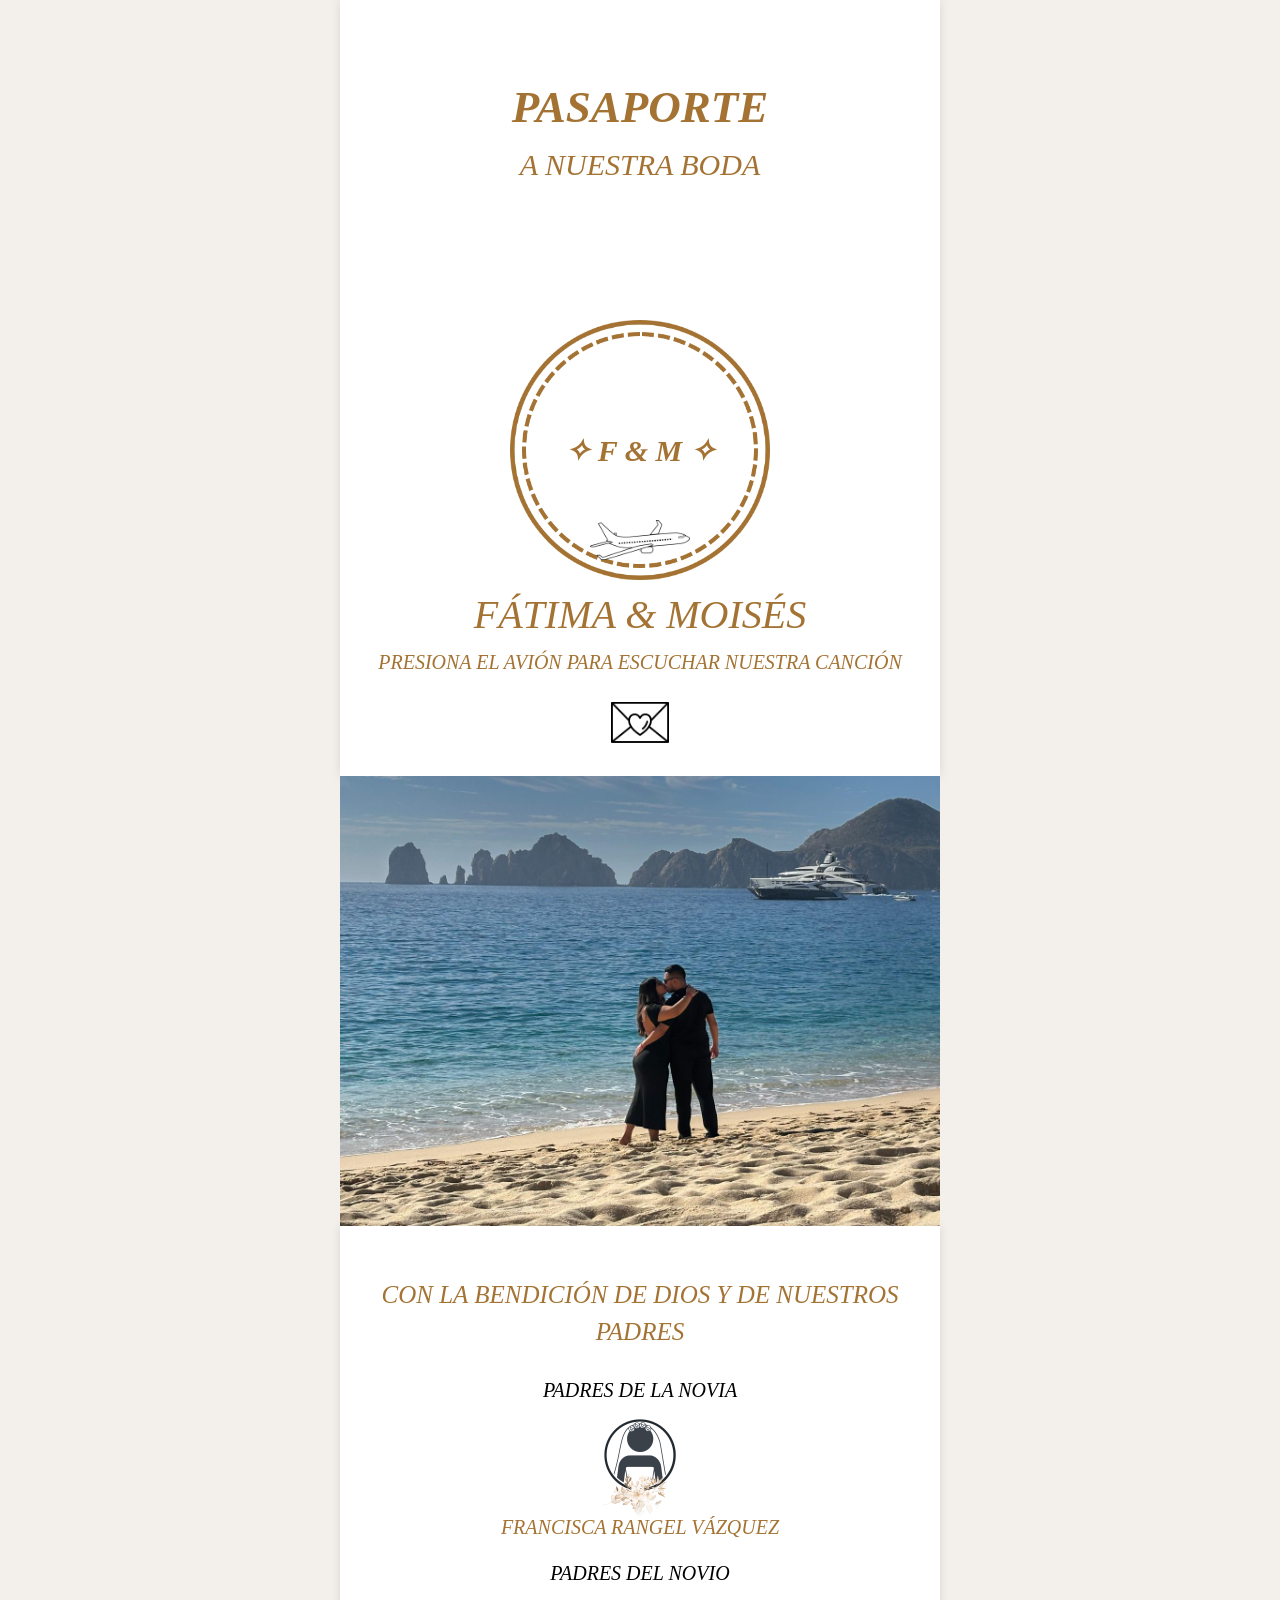
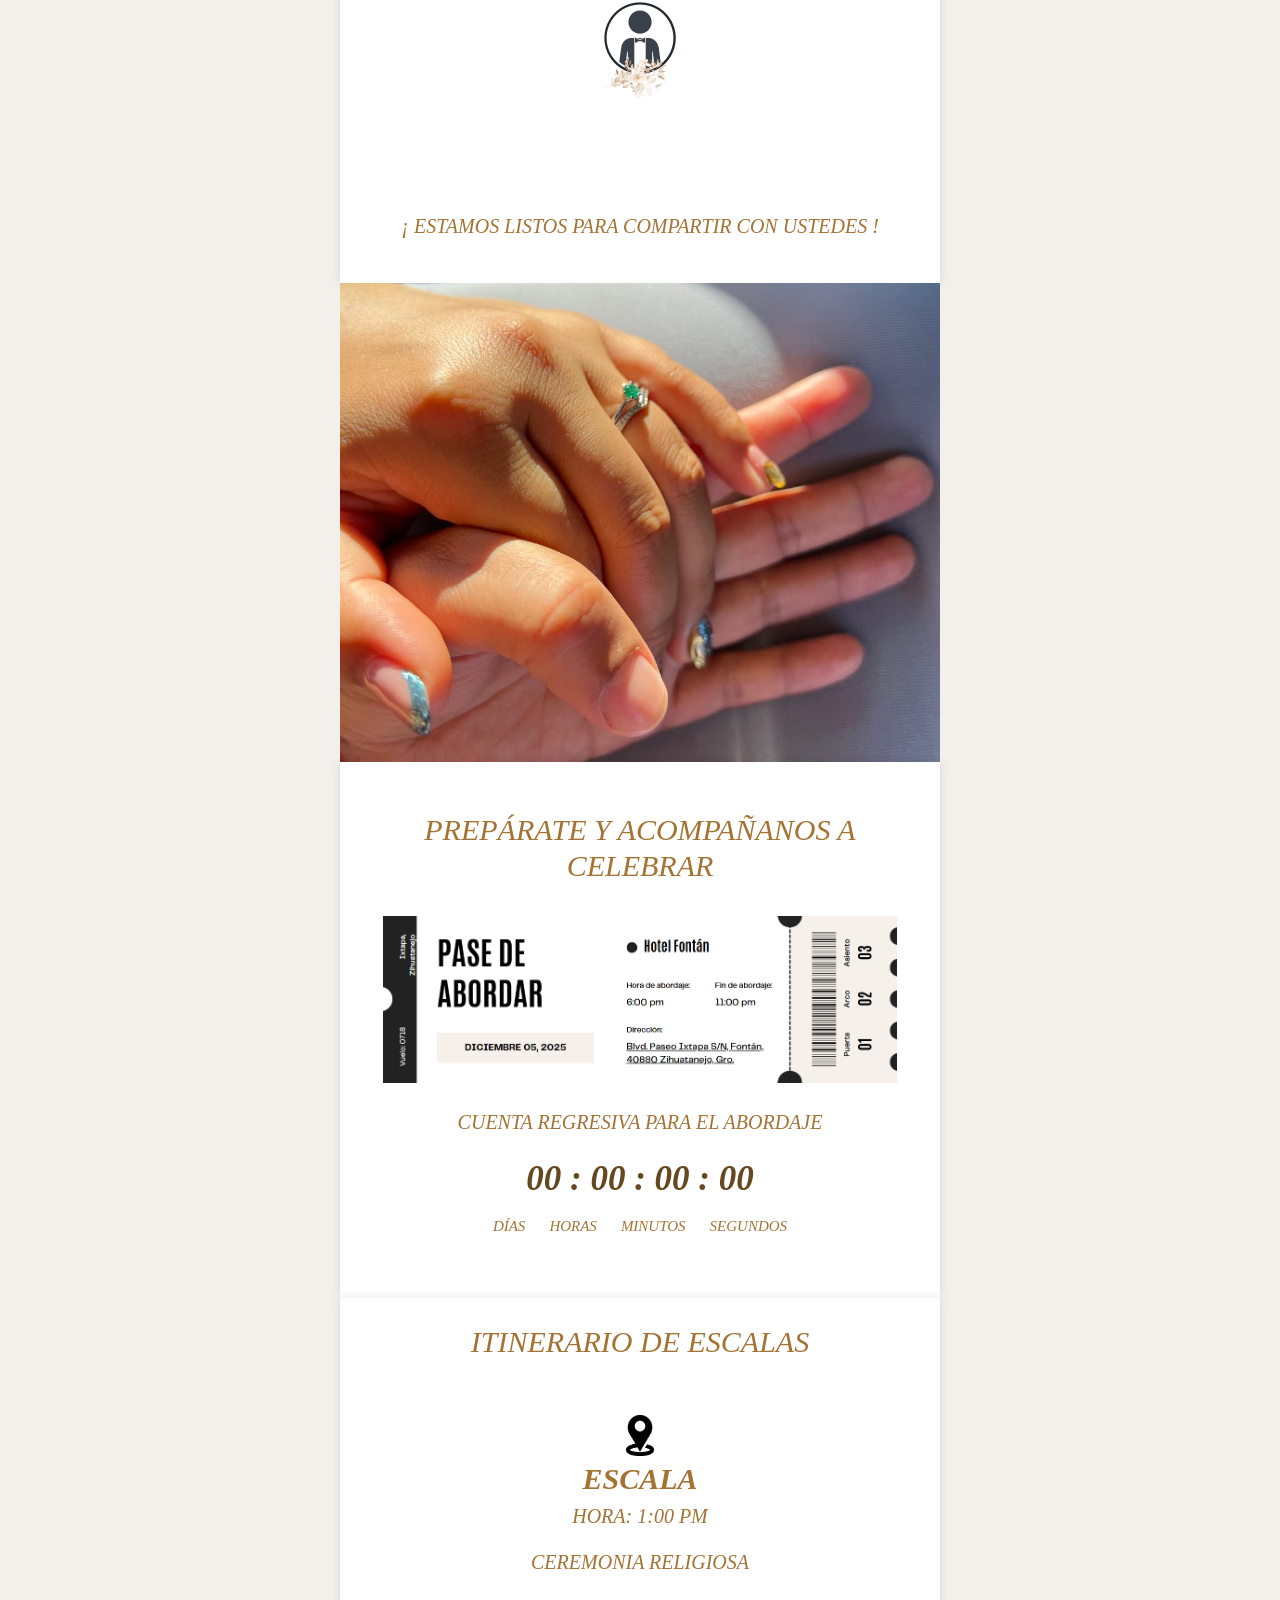
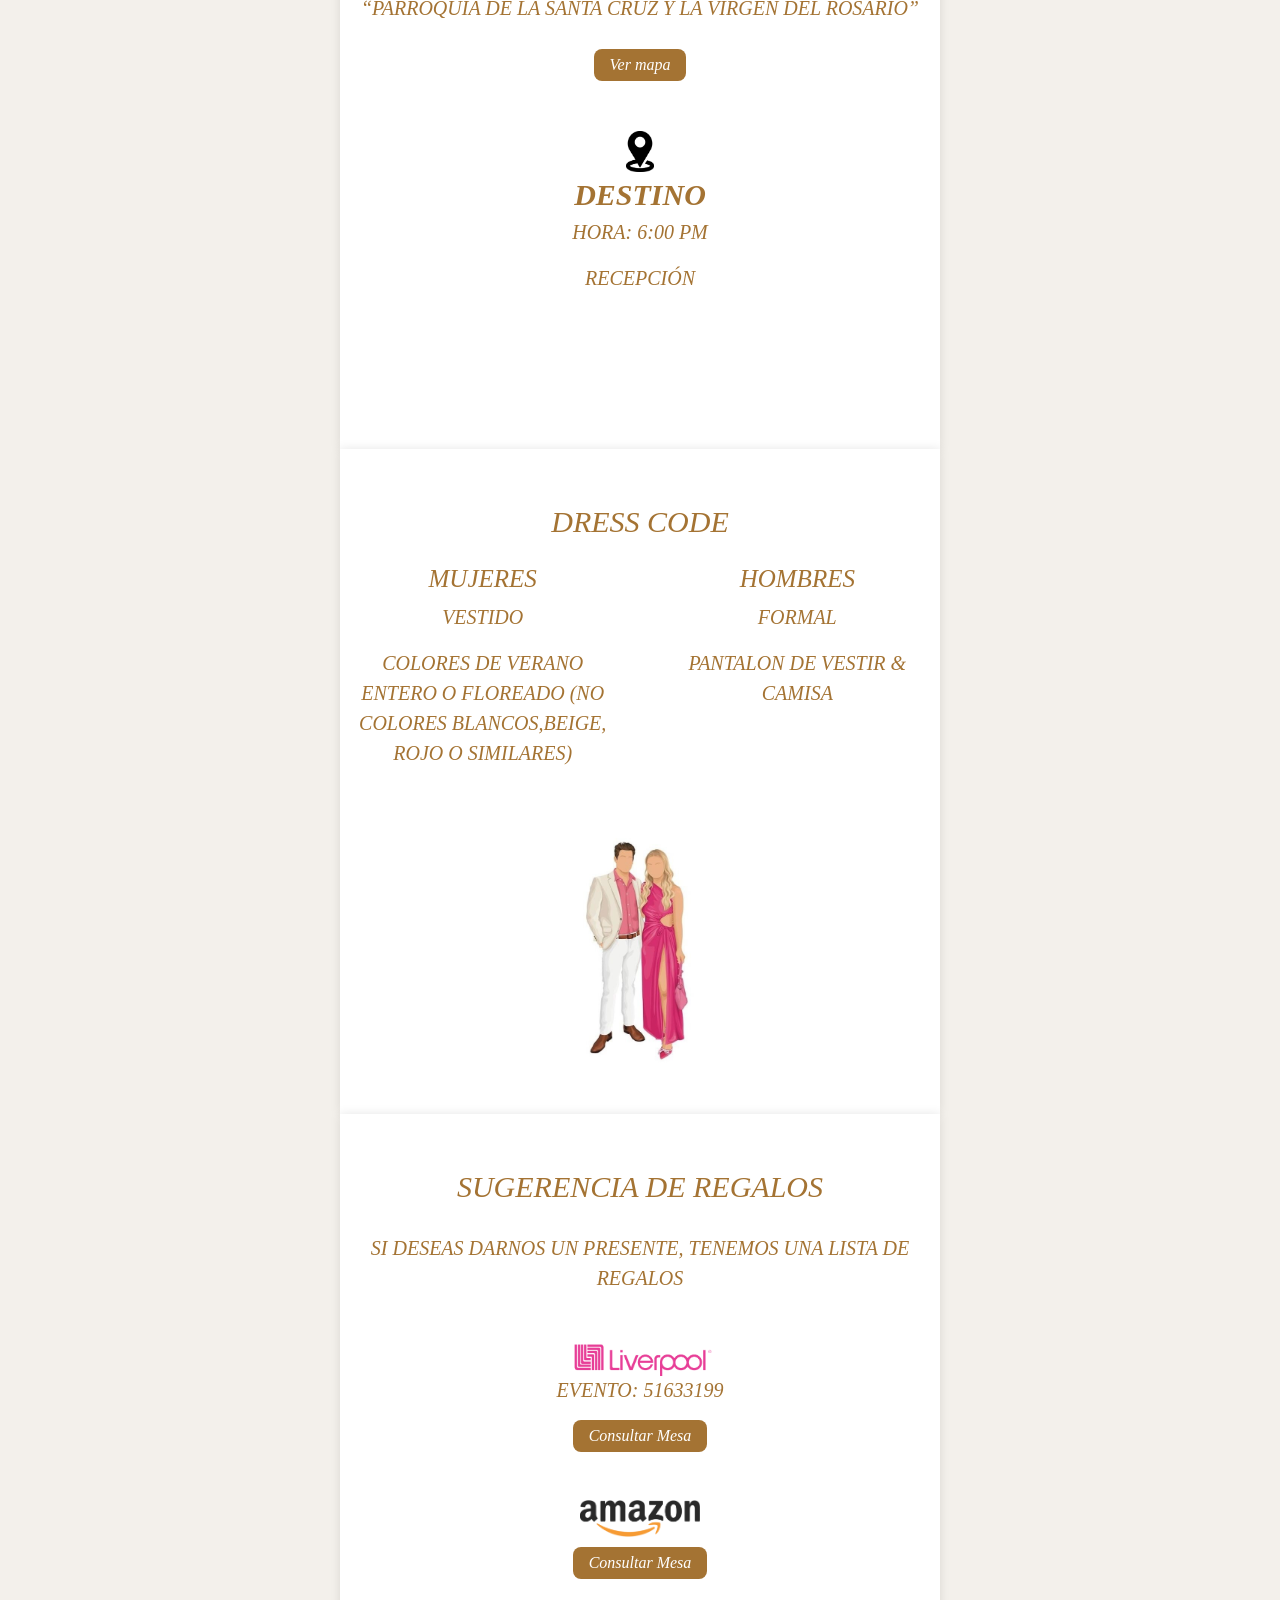
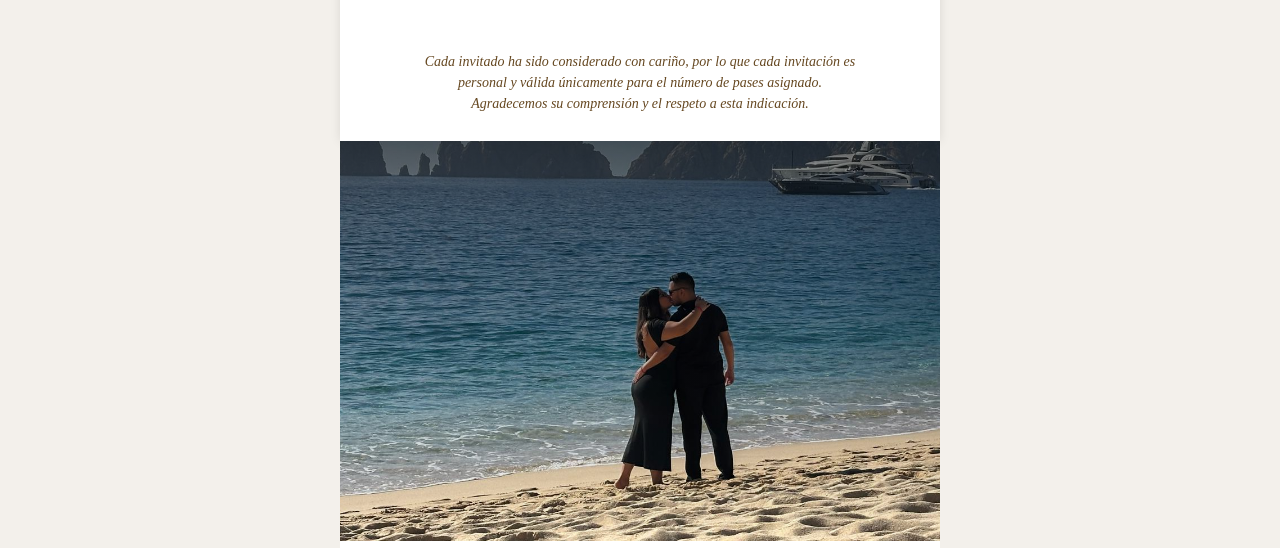
==== index.html @ 42152bca "v1.0.0" ====
<!DOCTYPE html>
<html lang="es">

<head>
    <meta charset="UTF-8">
    <meta name="viewport" content="width=device-width, initial-scale=1.0">
    <link href="https://unpkg.com/aos@2.3.1/dist/aos.css" rel="stylesheet">
    <link rel="stylesheet" href="https://cdnjs.cloudflare.com/ajax/libs/font-awesome/6.7.2/css/all.min.css" integrity="sha512-Evv84Mr4kqVGRNSgIGL/F/aIDqQb7xQ2vcrdIwxfjThSH8CSR7PBEakCr51Ck+w+/U6swU2Im1vVX0SVk9ABhg==" crossorigin="anonymous" referrerpolicy="no-referrer" />
    <link href="https://cdn.jsdelivr.net/npm/bootstrap@5.3.5/dist/css/bootstrap.min.css" rel="stylesheet" integrity="sha384-SgOJa3DmI69IUzQ2PVdRZhwQ+dy64/BUtbMJw1MZ8t5HZApcHrRKUc4W0kG879m7" crossorigin="anonymous">
    <link rel="stylesheet" href="css/estilos.css">
    <link rel="stylesheet" href="css/carousel.css">
    <link rel="stylesheet" href="css/padres.css">
    <link rel="stylesheet" href="css/boarding.css">
    <link rel="stylesheet" href="css/escalas.css">
    <link rel="stylesheet" href="css/vestimenta.css">
    <link rel="stylesheet" href="css/mesa.css">
    <link rel="stylesheet" href="css/save.css">
    <link rel="stylesheet" href="css/modal.css">
    <title>Pasaporte de Invitación</title>

</head>

<body>
    <!--Portada-->
    <div class="container">
        <br><br><br>
        <div class="titulo">PASAPORTE</div>
        <div class="subtitulo">A NUESTRA BODA</div><br><br><br>

        <div class="stamp">
            <img src="images/world.gif" alt="" class="image">
            <img src="images/contorno.png" alt="" class="image2">
            <img src="images/contorno2.png" alt="" class="image3">
            <div class="central">✧ F & M ✧</div>
            <div class="plane">
                <img src="images/plane.png" alt="Haz clic para reproducir" style="cursor: pointer;"
                    onclick="reproducirAudio()">
                <audio id="audio" src="html/Congratulations.mp3"></audio>
            </div>
        </div><br><br><br>
        <h1>FÁTIMA & MOISÉS</h1>
        <div class="texto">
            <p style="text-transform: uppercase;">Presiona el avión para escuchar nuestra canción</p>
        </div>
        <div class="icon"><img src="images/carta.png" width="10%" alt=""></div><br>
    </div>

    <!--Carousel-->
    <div class="container2" data-aos="fade-up">
        <img src="images/f1.jpg" width="100%" data-aos="fade-up">
        <div class="textoImagen" data-aos="fade-up">¡ Nuestro próximo viaje está por comenzar y deseamos compartir el inicio de esta aventura con ustedes !</div>
    </div>

    <!--Padres-->
    <div class="container" data-aos="fade up">
        <br><br>
        <div class="subtitulo2" data-aos="fade-up">CON LA BENDICIÓN DE DIOS Y DE NUESTROS PADRES</div><br>
        <div class="textoalt" data-aos="fade-up">PADRES DE LA NOVIA</div>
        <div class="image-container" data-aos="fade-up">
            <img src="images/bride2.jpg" alt="Imagen Base" class="imagen-base">
            <img src="images/flores.png" alt="Imagen Superpuesta" class="imagen-superpuesta">
        </div>
        <div class="names" data-aos="fade-up">
            <p>FRANCISCA RANGEL VÁZQUEZ</p>
        </div>

        <div class="textoalt" data-aos="fade-up">PADRES DEL NOVIO</div>
        <div class="image-container" data-aos="fade-up">
            <img src="images/groom2.jpg" alt="Imagen Base" class="imagen-base">
            <img src="images/flores.png" alt="Imagen Superpuesta" class="imagen-superpuesta">
        </div>
        <div class="names" data-aos="fade-up">
            <p>ESTELA LEON CASTAÑEDA</p>
            <p>JOSÉ LUIS SANTOS RANGEL</p>
        </div><br>

        <div class="texto">
            <p style="text-transform: uppercase;">¡ Estamos listos para compartir con ustedes !</p>
        </div><br>
    </div>

    <!--Carousel-->
    <div class="container2" data-aos="fade-up">
        <img src="images/f10.jpeg" width="100%" data-aos="fade-up">
    </div>

    <!--Conteo-->
    <div class="container" data-aos="fade up">
        <br><br>
        <h2 class="subtitulo" data-aos="fade-up">Prepárate y acompañanos a celebrar</h2><br>
        <img src="images/pase.png" width="90%" data-aos="fade-up"><br><br>

        <p class="texto" data-aos="fade-up">Cuenta regresiva para el abordaje</p>
        <div id="contador" class="contador" data-aos="fade-up">00 : 00 : 00 : 00</div>
        <div>
            <span class="unidad" data-aos="fade-up">DÍAS</span>
            <span class="unidad" data-aos="fade-up">HORAS</span>
            <span class="unidad" data-aos="fade-up">MINUTOS</span>
            <span class="unidad" data-aos="fade-up">SEGUNDOS</span>
        </div><br><br>
    </div>

    <!--Escalas-->
    <div class="container" data-aos="fade up"><br>
        <h1 class="subtitulo" data-aos="fade-up">Itinerario de escalas</h1>
        <div class="evento" data-aos="fade-up">
            <div class="icon"><img src="images/ubicacion.png" width=5%" data-aos="fade-up"></div>
            <div class="subtitulo" data-aos="fade-up"><strong>Escala</strong></div>
            <div class="detalle" data-aos="fade-up">
                <p data-aos="fade-up">Hora: 1:00 pm</p>
                <p data-aos="fade-up">Ceremonia Religiosa</p>
                <p data-aos="fade-up">“Parroquia de la Santa Cruz y la Virgen del Rosario”</p>
            </div>
            <a href="https://maps.app.goo.gl/WMm1gSEpt9dAxR2E8" target="_blank" class="mapa-btn" data-aos="fade-up">Ver mapa</a>
        </div>

        <div class="evento" data-aos="fade up">
            <div class="icono"><img src="images/ubicacion.png" width="5%" data-aos="fade-up"></div>
            <div class="subtitulo" data-aos="fade-up"><strong>Destino</strong></div>
            <div class="detalle" data-aos="fade-up">
                <p data-aos="fade-up">Hora: 6:00 pm</p>
                <p data-aos="fade-up">Recepción</p>
                <p data-aos="fade-up">“Hotel Fontán Ixtapa”</p>
            </div>
            <a href="https://maps.app.goo.gl/uYucPyPCwUo9tYMw6" target="_blank" class="mapa-btn" data-aos="fade-up">Ver mapa</a>
        </div>
    </div>

    <!--Vestimenta-->
    <div class="container" data-aos="fade up">
        <br><br>
        <div class="subtitulo" data-aos="fade-up">DRESS CODE</div>

        <div class="dress-code" data-aos="fade-up">
            <div class="section" data-aos="fade-up">
                <h2 class="subtitulo2" data-aos="fade-up">MUJERES</h2>
                <p class="texto" data-aos="fade-up">Vestido</p>
                <p class="texto" data-aos="fade-up">Colores de verano entero o floreado (NO colores blancos,beige, rojo
                    o similares)</p>
            </div>
            <div class="section" data-aos="fade-up">
                <h2 class="subtitulo2" data-aos="fade-up">HOMBRES</h2>
                <p class="texto" data-aos="fade-up">Formal</p>
                <p class="texto" data-aos="fade-up">Pantalon de vestir & camisa</p>
            </div>
        </div>
        <img src="images/dreescode.jpg" width="270px" data-aos="fade-up">
        <br><br>
    </div>

    <!--Mesa de regalos-->
    <div class="container" data-aos="fade up">
        <br><br>
        <div class="subtitulo" data-aos="fade-up">SUGERENCIA DE REGALOS</div><br>
        <div class="texto" data-aos="fade-up">Si deseas darnos un presente, tenemos una lista de regalos</div><br><br>

        <div>
            <img src="images/liverpool.png" alt="Liverpool" width="170px" data-aos="fade-up">
            <h2 class="texto" data-aos="fade-up">Evento: 51633199</h2>
            <a data-aos="fade-up" href="https://mesaderegalos.liverpool.com.mx/milistaderegalos/51633199" target="_blank" class="mapa-btn">Consultar Mesa</a>
        </div><br><br>

        <div>
            <center><img data-aos="fade-up" src="images/amazon.png" alt="Amazon" width="120px"></center>
            <a data-aos="fade-up" href="https://www.amazon.com.mx/wedding/registry/12OW1IO1117A9" target="_blank" class="mapa-btn">Consultar Mesa</a><br><br>
        </div><br><br>

        <div class="footer-text" data-aos="fade-up">
            Cada invitado ha sido considerado con cariño, por lo que cada invitación es personal y válida únicamente
            para el número de pases asignado. <br>
            Agradecemos su comprensión y el respeto a esta indicación.
        </div><br><br>
    </div>

    <div class="container2" data-aos="fade-up">
        <iframe src="html/carousel.html" frameborder="0" width="100%" height="400px"></iframe>
        <div class="textoImagen2" data-aos="fade-up">¡Te esperamos!</div>
    </div>


    <script>
        function actualizarContador() {
            const fechaObjetivo = new Date("2025-12-05T00:00:00").getTime(); // Cambia la fecha aquí
            const ahora = new Date().getTime();
            const diferencia = fechaObjetivo - ahora;

            if (diferencia < 0) {
                document.getElementById("contador").innerHTML = "00 : 00 : 00 : 00";
                return;
            }

            const dias = Math.floor(diferencia / (1000 * 60 * 60 * 24));
            const horas = Math.floor((diferencia % (1000 * 60 * 60 * 24)) / (1000 * 60 * 60));
            const minutos = Math.floor((diferencia % (1000 * 60 * 60)) / (1000 * 60));
            const segundos = Math.floor((diferencia % (1000 * 60)) / 1000);

            document.getElementById("contador").innerHTML =
                (dias < 10 ? "0" : "") + dias + " : " +
                (horas < 10 ? "0" : "") + horas + " : " +
                (minutos < 10 ? "0" : "") + minutos + " : " +
                (segundos < 10 ? "0" : "") + segundos;
        }

        setInterval(actualizarContador, 1000);
        actualizarContador();
    </script>
    <script src="https://cdn.jsdelivr.net/npm/bootstrap@5.3.5/dist/js/bootstrap.bundle.min.js"integrity="sha384-k6d4wzSIapyDyv1kpU366/PK5hCdSbCRGRCMv+eplOQJWyd1fbcAu9OCUj5zNLiq"crossorigin="anonymous"></script>
    <script src="js/functions.js"></script>
    <script src="https://unpkg.com/aos@2.3.1/dist/aos.js"></script>
    <script>
        AOS.init({
            duration: 1000
        });
    </script>    
</body>

</html>
---- css/estilos.css ----
/*PORTADA*/
body {
    font-family: serif;
    font-style: italic;
    margin: 0;
    padding: 0;
    text-align: center;
    background-color: #f3f0eb;
    color: #a47333;
}

.container {
    max-width: 600px;
    margin: auto;
    background: white;
    box-shadow: 0px 0px 10px rgba(0, 0, 0, 0.1);
    border: 2px solid #fff;
}

.titulo {
    font-size: 45px;
    font-weight: bold;
    color: #a47333;
    text-transform: uppercase;
}

.subtitulo {
    font-size: 30px;
    color: #a47333;
    text-transform: uppercase;
}

.stamp {
    margin: 20px auto;
    width: 220px;
    height: 220px;
    background: url('') no-repeat center center/cover;
    display: flex;
    align-items: center;
    justify-content: center;
    flex-direction: column;
}

.stamp h2,
.stamp p {
    margin: 0;
    color: #a47333;
}

.stamp h2 {
    font-size: 2em;
    font-weight: bold;
}

.stamp p {
    font-size: 1.2em;
    font-weight: bold;
    color: #a47333;
}

.image {
    width: 225px;
    position: absolute;
    opacity: 30%;
    top: 50%;
    left: 50%;
    transform: translate(-50%, -50%);
}

.image2 {
    width: 295px;
    position: absolute;
    top: 50%;
    left: 50%;
    transform: translate(-50%, -50%);
}

.image3 {
    width: 325px;
    position: absolute;
    top: 50%;
    left: 50%;
    transform: translate(-50%, -50%);
}

.central {
    position: absolute;
    top: 50%;
    left: 50%;
    transform: translate(-50%, -50%);
    color: #a47333;
    font-size: 30px;
    font-weight: bold;
}

.plane {
    position: absolute;
    top: 60%;
    left: 50%;
    transform: translate(-50%, -50%);
    color: #a47333;
    font-size: 20px;
    text-shadow: 2px 2px 4px rgba(0, 0, 0, 0.7);
    padding: 10px 20px;
    border-radius: 5px;
}

.plane img {
    width: 100px;
}

.texto {
    font-size: 20px;
    color: #a47333;
    text-transform: uppercase;
}

.textoalt {
    font-size: 20px;
    color: #000;
    text-transform: uppercase;
}

.icon {
    font-size: 30px;
}
---- css/carousel.css ----
.container2 {
    max-width: 600px;
    margin: auto;
    background: #fff;
}

.textoImagen {
    position: absolute;
    top: 25%;
    transform: translate(-22%, -50%);
    color: white;
    font-size: 20px;
    text-shadow: 2px 2px 4px rgba(0, 0, 0, 0.9);
    padding: 10px 20px;
    border-radius: 5px;
}

body .overlay {
    position: absolute;
    top: 0;
    left: 0;
    right: 0;
    bottom: 0;
    background: linear-gradient(180deg, #000, transparent);
    opacity: 0.5;
    transition: background 0.3s, border-radius 0.3s, opacity 0.3s;
}
---- css/padres.css ----
.subtitulo2 {
    font-size: 25px;
    color: #a47333;
}

.image-container {
    position: relative;
    display: inline-block;
}

.image-container img {
    width: 100px;
    border-radius: 50%;
}

.imagen-base {
    display: block;
}

.imagen-superpuesta {
    position: absolute;
    bottom: -25px;
    left: 50%;
    transform: translateX(-50%);
    width: 80px;
    z-index: 1;
}

.names {
    font-size: 20px;
}
---- css/boarding.css ----
.contador {
    font-size: 35px;
    font-weight: bold;
    color: #654720;
}

.unidad {
    font-size: 15px;
    color: #a47333;
    margin: 10px;
    display: inline-block;
}
---- css/escalas.css ----
.evento {
    margin: 50px 0;
}

.detalle {
    font-size: 20px;
    color: #a47333;
    text-transform: uppercase;
}

.mapa-btn {
    background-color: #a47333;
    color: white;
    padding: 4px 16px;
    border-radius: 8px;
    text-decoration: none;
    display: inline-block;
    margin-top: 10px;
    text-transform: none;
}
---- css/vestimenta.css ----
.dress-code {
    display: flex;
    justify-content: space-between;
    margin-top: 20px;
}

.section {
    width: 45%;
}

.section img {
    width: 100px;
    height: auto;
    display: block;
    margin: auto;
}

.dress-code {
    display: flex;
    justify-content: space-between;
    margin-top: 20px;
}
---- css/mesa.css ----
.footer-text {
    font-size: 14px;
    width: 80%;
    display: inline-block;
    color: #654720;
}

.textoImagen2 {
    position: absolute;
    top: 50%;
    left: 20%;
    right: 20%;
    color: white;
    font-size: 30px;
    text-shadow: 2px 2px 4px rgba(0, 0, 0, 0.9);
    padding: 10px 20px;
    border-radius: 5px;
    text-transform: uppercase;
}
---- css/save.css ----
.stamp2 {
    margin: 20px auto;
    width: 220px;
    height: 220px;
    background: url('') no-repeat center center/cover;
    display: flex;
    align-items: center;
    justify-content: center;
    flex-direction: column;
}

.image4 {
    width: 250px;
    position: relative;
    top: 60%;
    left: 55%;
    transform: translate(-50%, -50%);
}

.popup-gracias {
    display: none;
    position: fixed;
    width: 200px;
    height: 100px;
    top: 30%;
    left: 50%;
    transform: translate(-50%, -50%);
    background: white;
    border-radius: 10px;
    padding: 30px;
    box-shadow: 0 4px 10px rgba(0,0,0,0.3);
    z-index: 9999;
    text-align: center;
}
---- css/modal.css ----
.modal {
    position: fixed;
    top: 0; left: 0;
    width: 100%; height: 100%;
    background: rgba(0, 0, 0, 0.3);
    display: none;
    justify-content: center;
    align-items: center;
  }

  .modal-content {
    background: white;
    padding: 2rem;
    border-radius: 10px;
    width: 400px;
    position: relative;
    text-align: center;
  }

  .close {
    position: absolute;
    top: 10px; right: 15px;
    font-size: 20px;
    cursor: pointer;
  }

  /* Mostrar el modal si el checkbox está marcado */
  #modal-toggle:checked ~ .modal {
    display: flex;
  }

  /* Ocultar el input checkbox */
  #modal-toggle {
    display: none;
  }

.rsvp-container {
    display: flex;
    flex-direction: column;
}

.mod {
    padding: 10px;
    font-size: 18px;
    width: 100%;
    box-sizing: border-box;
}
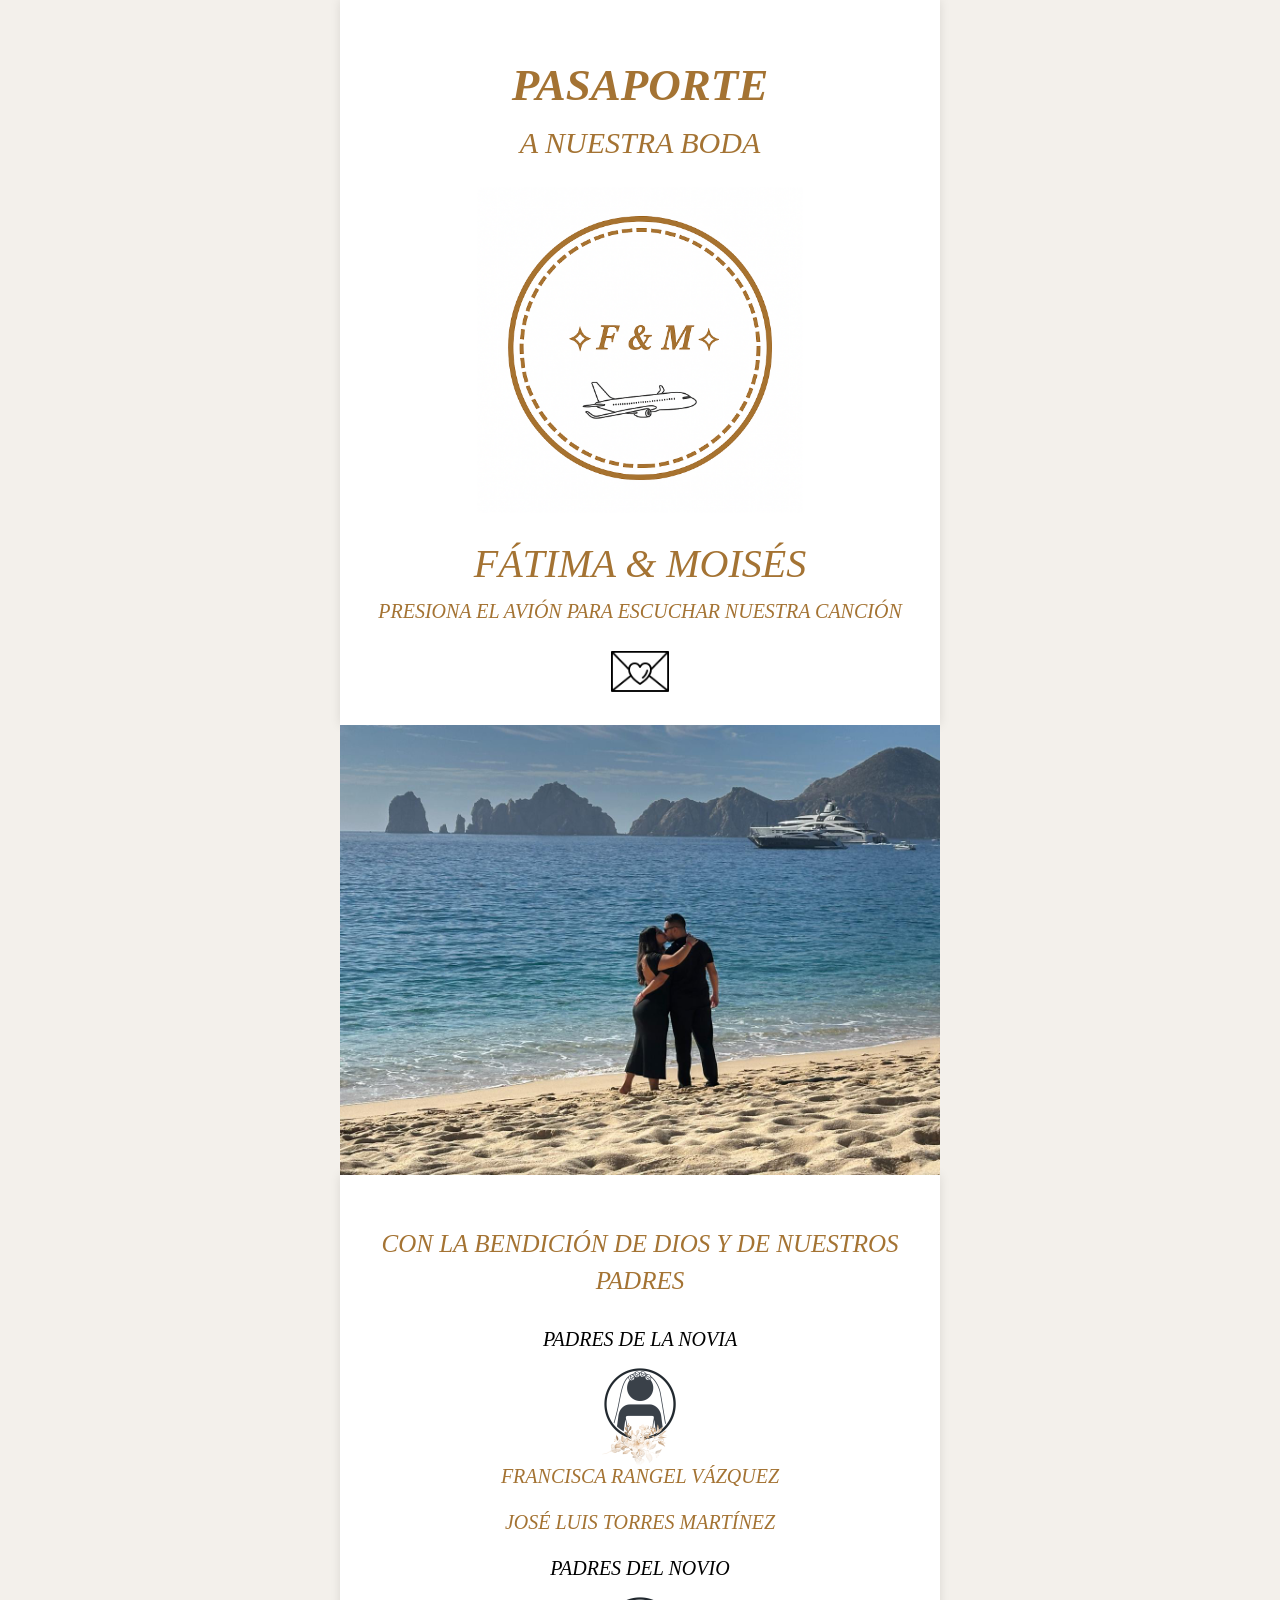
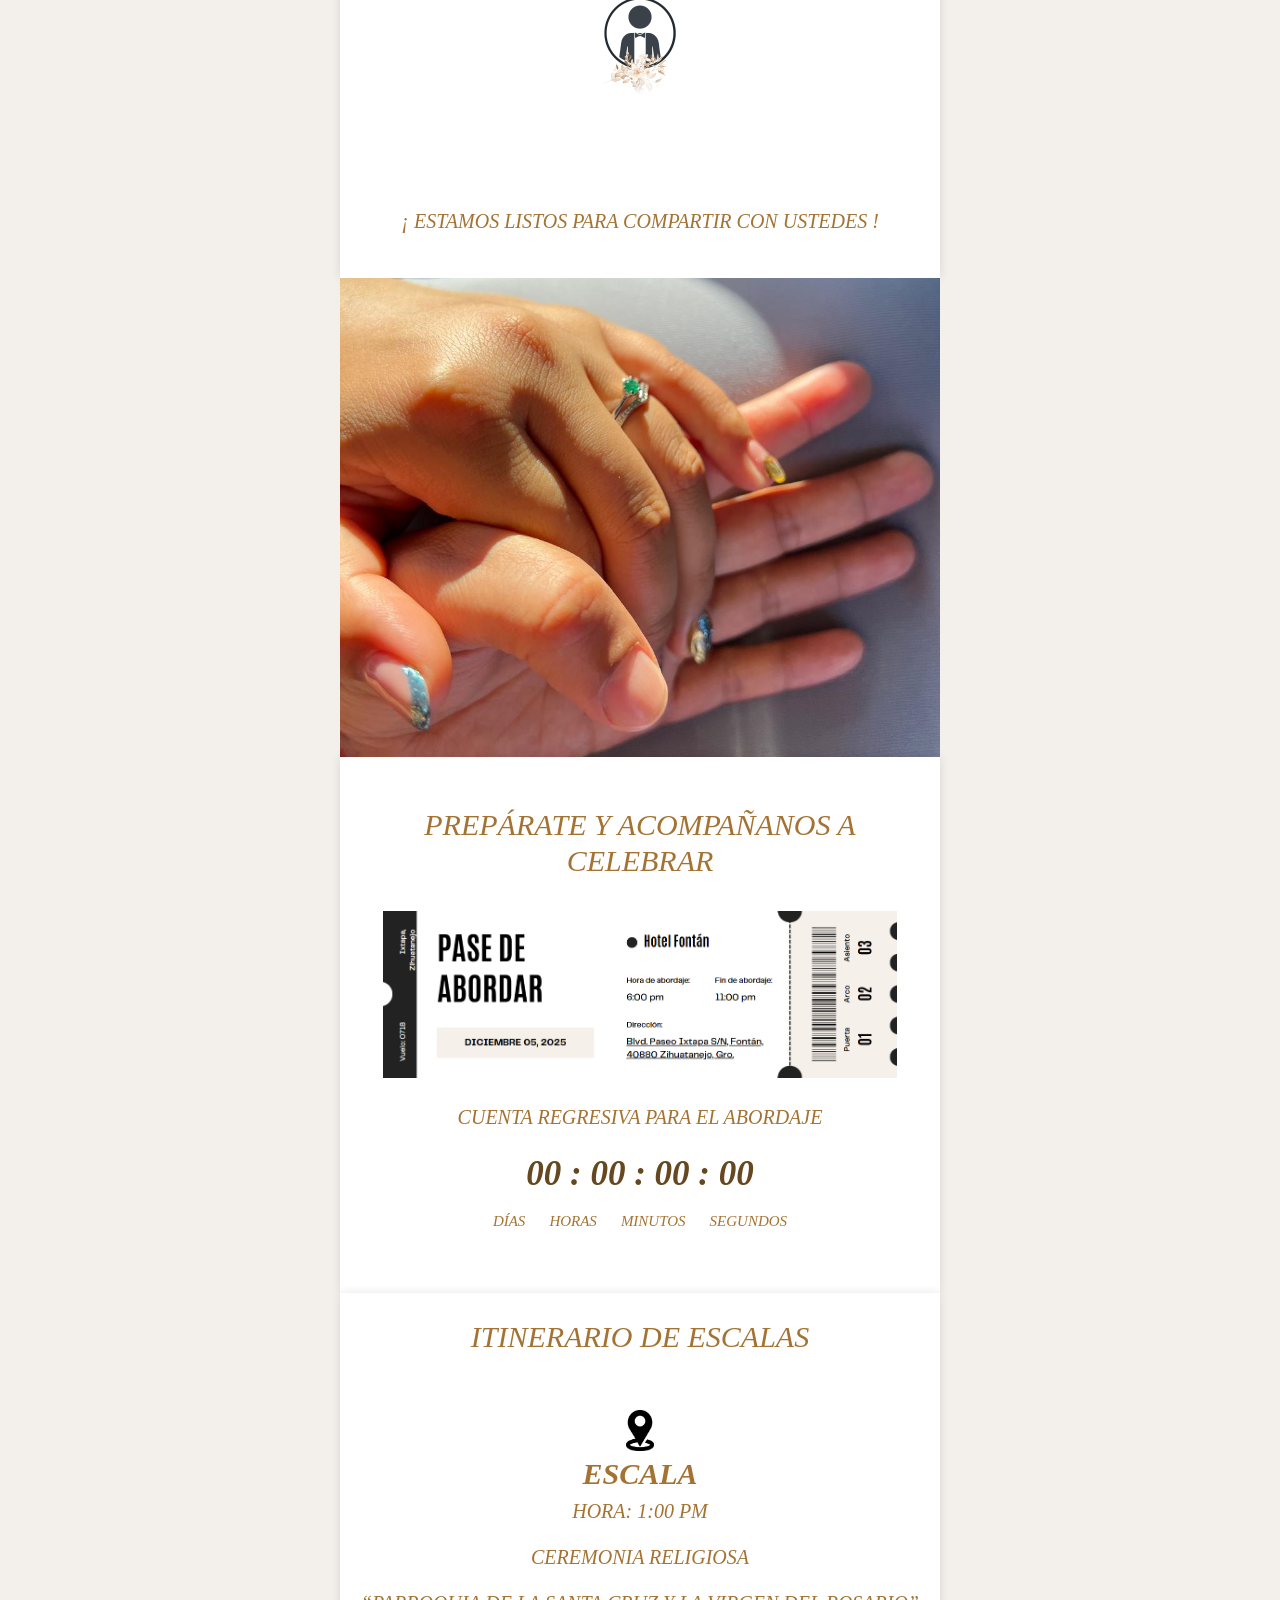
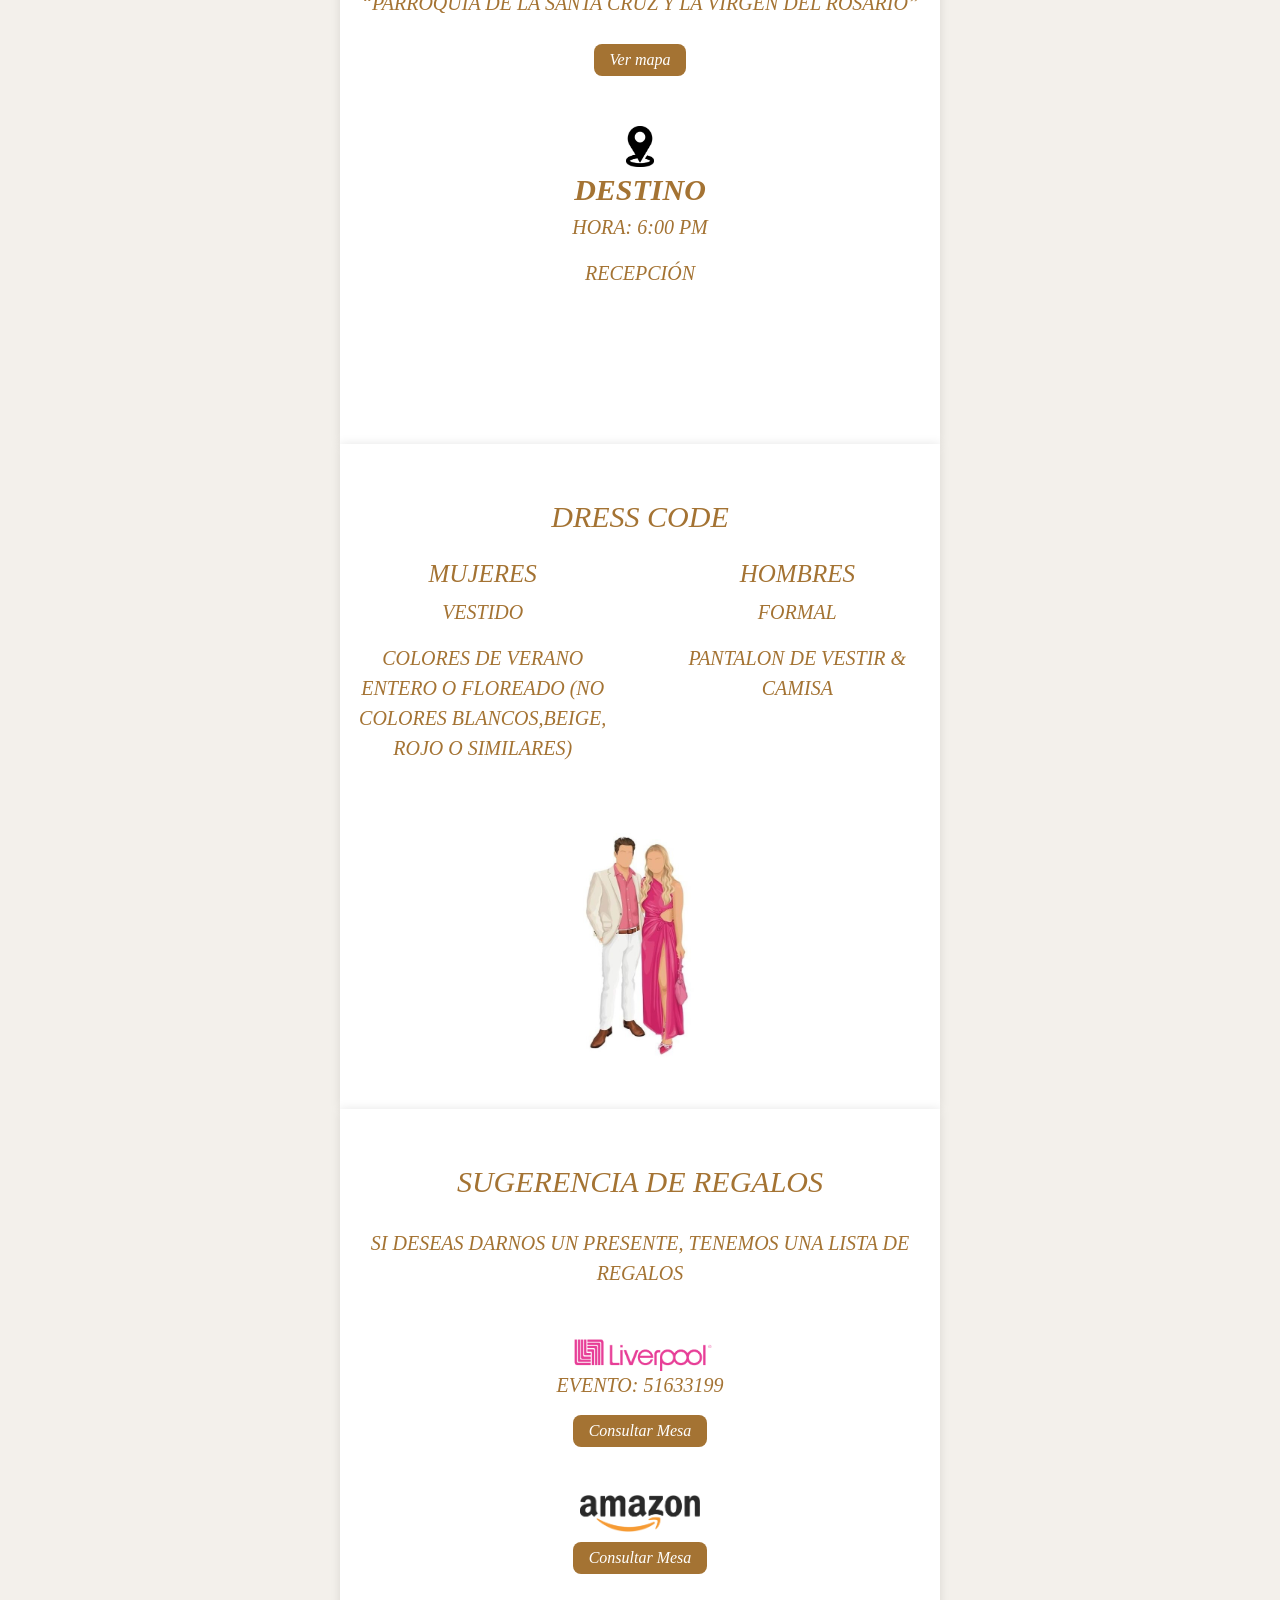
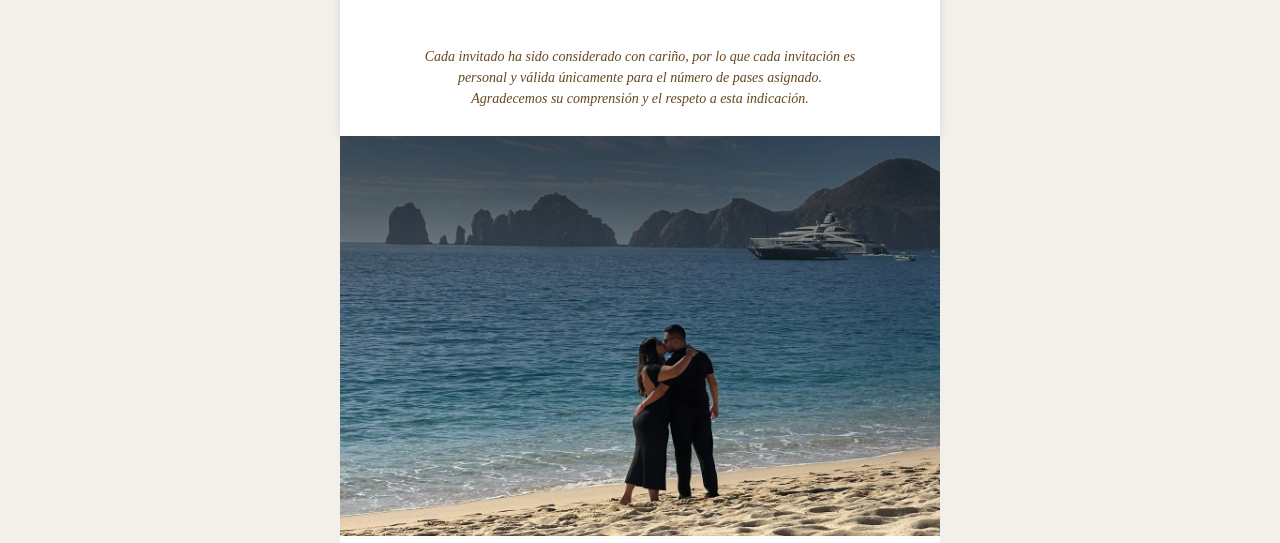
==== commit ce3e7568: "v1.1.0" ====
--- a/index.html
+++ b/index.html
@@ -23,23 +23,17 @@
 <body>
     <!--Portada-->
     <div class="container">
-        <br><br><br>
+        <div class="espacio"></div>
         <div class="titulo">PASAPORTE</div>
-        <div class="subtitulo">A NUESTRA BODA</div><br><br><br>
-
-        <div class="stamp">
-            <img src="images/world.gif" alt="" class="image">
-            <img src="images/contorno.png" alt="" class="image2">
-            <img src="images/contorno2.png" alt="" class="image3">
-            <div class="central">✧ F & M ✧</div>
-            <div class="plane">
-                <img src="images/plane.png" alt="Haz clic para reproducir" style="cursor: pointer;"
-                    onclick="reproducirAudio()">
-                <audio id="audio" src="html/Congratulations.mp3"></audio>
-            </div>
-        </div><br><br><br>
-        <h1>FÁTIMA & MOISÉS</h1>
+        <div class="subtitulo">A NUESTRA BODA</div>
+        <div class="espacio2"></div>
+
+        <img src="images/1.png" alt="Haz clic para reproducir" class="image" >
+        <audio id="audio" src="html/Congratulations.mp3"></audio>
+        <img src="images/world.gif" alt="" onclick="reproducirAudio()" class="image2">
+        
         <div class="texto">
+            <h1>FÁTIMA & MOISÉS</h1>
             <p style="text-transform: uppercase;">Presiona el avión para escuchar nuestra canción</p>
         </div>
         <div class="icon"><img src="images/carta.png" width="10%" alt=""></div><br>
@@ -62,6 +56,7 @@
         </div>
         <div class="names" data-aos="fade-up">
             <p>FRANCISCA RANGEL VÁZQUEZ</p>
+            <p>JOSÉ LUIS TORRES MARTÍNEZ</p>
         </div>
 
         <div class="textoalt" data-aos="fade-up">PADRES DEL NOVIO</div>
@@ -70,7 +65,7 @@
             <img src="images/flores.png" alt="Imagen Superpuesta" class="imagen-superpuesta">
         </div>
         <div class="names" data-aos="fade-up">
-            <p>ESTELA LEON CASTAÑEDA</p>
+            <p>ESTELA LEÓN CASTAÑEDA</p>
             <p>JOSÉ LUIS SANTOS RANGEL</p>
         </div><br>
 
@@ -176,7 +171,6 @@
         <iframe src="html/carousel.html" frameborder="0" width="100%" height="400px"></iframe>
         <div class="textoImagen2" data-aos="fade-up">¡Te esperamos!</div>
     </div>
-
 
     <script>
         function actualizarContador() {
--- a/css/estilos.css
+++ b/css/estilos.css
@@ -30,6 +30,18 @@
     text-transform: uppercase;
 }
 
+.espacio {
+    width: 100%;
+    height: 50px;
+    background-color: #fff;
+}
+
+.espacio2 {
+    width: 100%;
+    height: 375px;
+    background-color: #fff;
+}
+
 .stamp {
     margin: 20px auto;
     width: 220px;
@@ -41,72 +53,21 @@
     flex-direction: column;
 }
 
-.stamp h2,
-.stamp p {
-    margin: 0;
-    color: #a47333;
-}
-
-.stamp h2 {
-    font-size: 2em;
-    font-weight: bold;
-}
-
-.stamp p {
-    font-size: 1.2em;
-    font-weight: bold;
-    color: #a47333;
-}
-
 .image {
-    width: 225px;
+    width: 325px;
     position: absolute;
-    opacity: 30%;
-    top: 50%;
+    top: 350px;
     left: 50%;
     transform: translate(-50%, -50%);
 }
 
 .image2 {
-    width: 295px;
+    width: 235px;
     position: absolute;
-    top: 50%;
+    opacity: 30%;
+    top: 350px;
     left: 50%;
     transform: translate(-50%, -50%);
-}
-
-.image3 {
-    width: 325px;
-    position: absolute;
-    top: 50%;
-    left: 50%;
-    transform: translate(-50%, -50%);
-}
-
-.central {
-    position: absolute;
-    top: 50%;
-    left: 50%;
-    transform: translate(-50%, -50%);
-    color: #a47333;
-    font-size: 30px;
-    font-weight: bold;
-}
-
-.plane {
-    position: absolute;
-    top: 60%;
-    left: 50%;
-    transform: translate(-50%, -50%);
-    color: #a47333;
-    font-size: 20px;
-    text-shadow: 2px 2px 4px rgba(0, 0, 0, 0.7);
-    padding: 10px 20px;
-    border-radius: 5px;
-}
-
-.plane img {
-    width: 100px;
 }
 
 .texto {
--- a/css/mesa.css
+++ b/css/mesa.css
@@ -7,7 +7,7 @@
 
 .textoImagen2 {
     position: absolute;
-    top: 50%;
+    top: 10%;
     left: 20%;
     right: 20%;
     color: white;
--- a/css/save.css
+++ b/css/save.css
@@ -32,4 +32,3 @@
     z-index: 9999;
     text-align: center;
 }
-
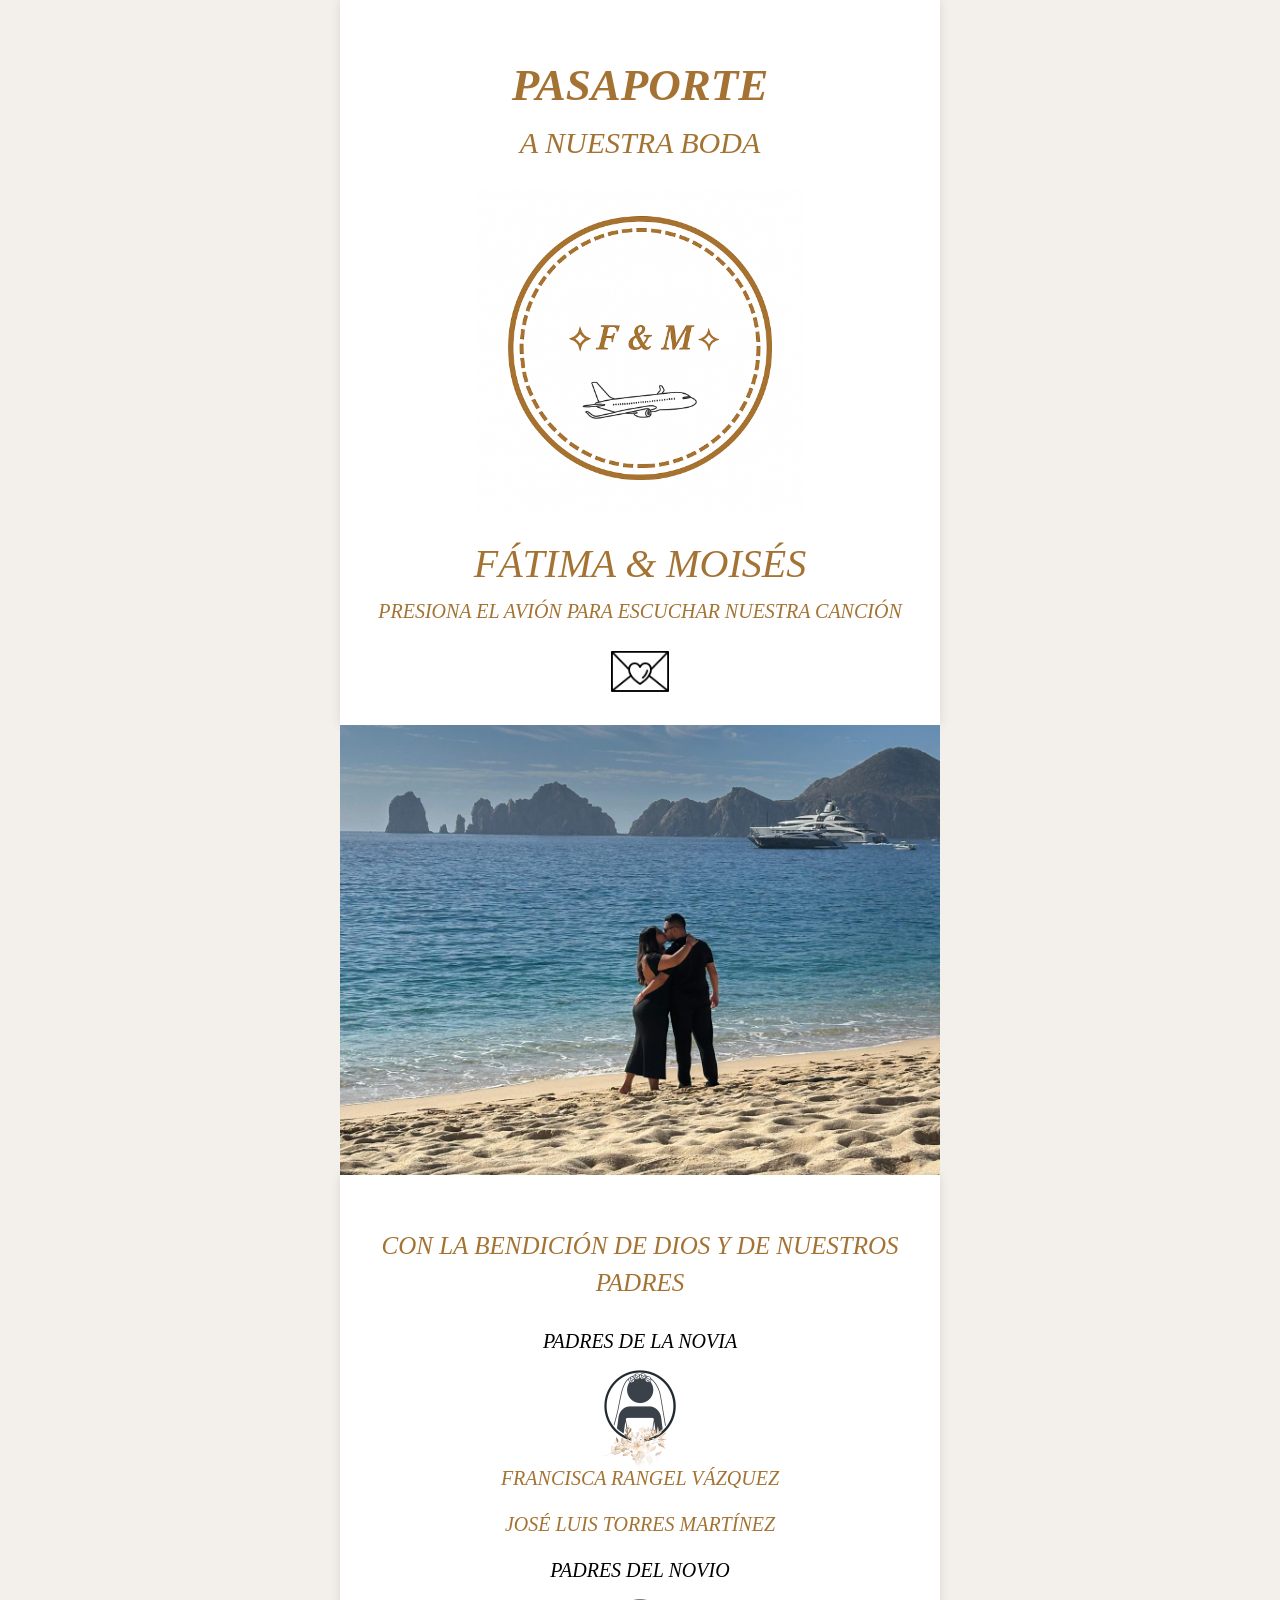
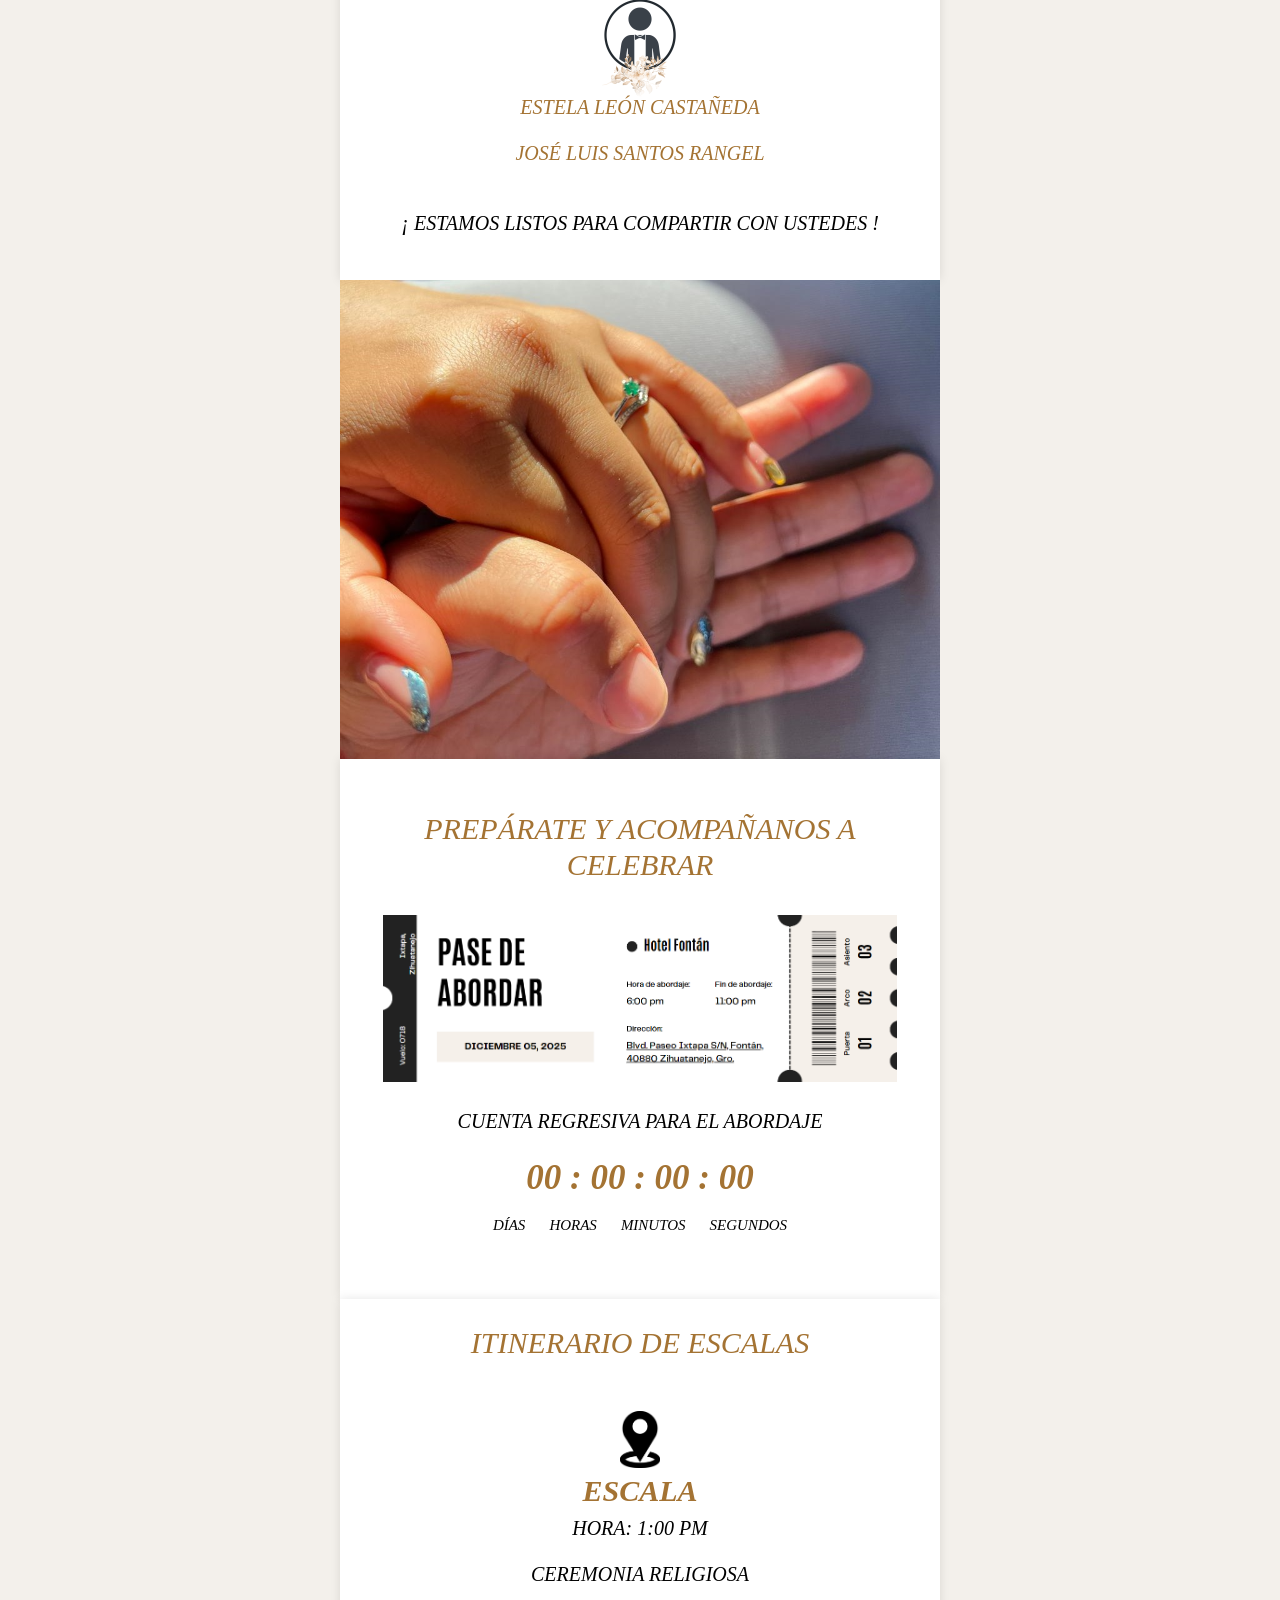
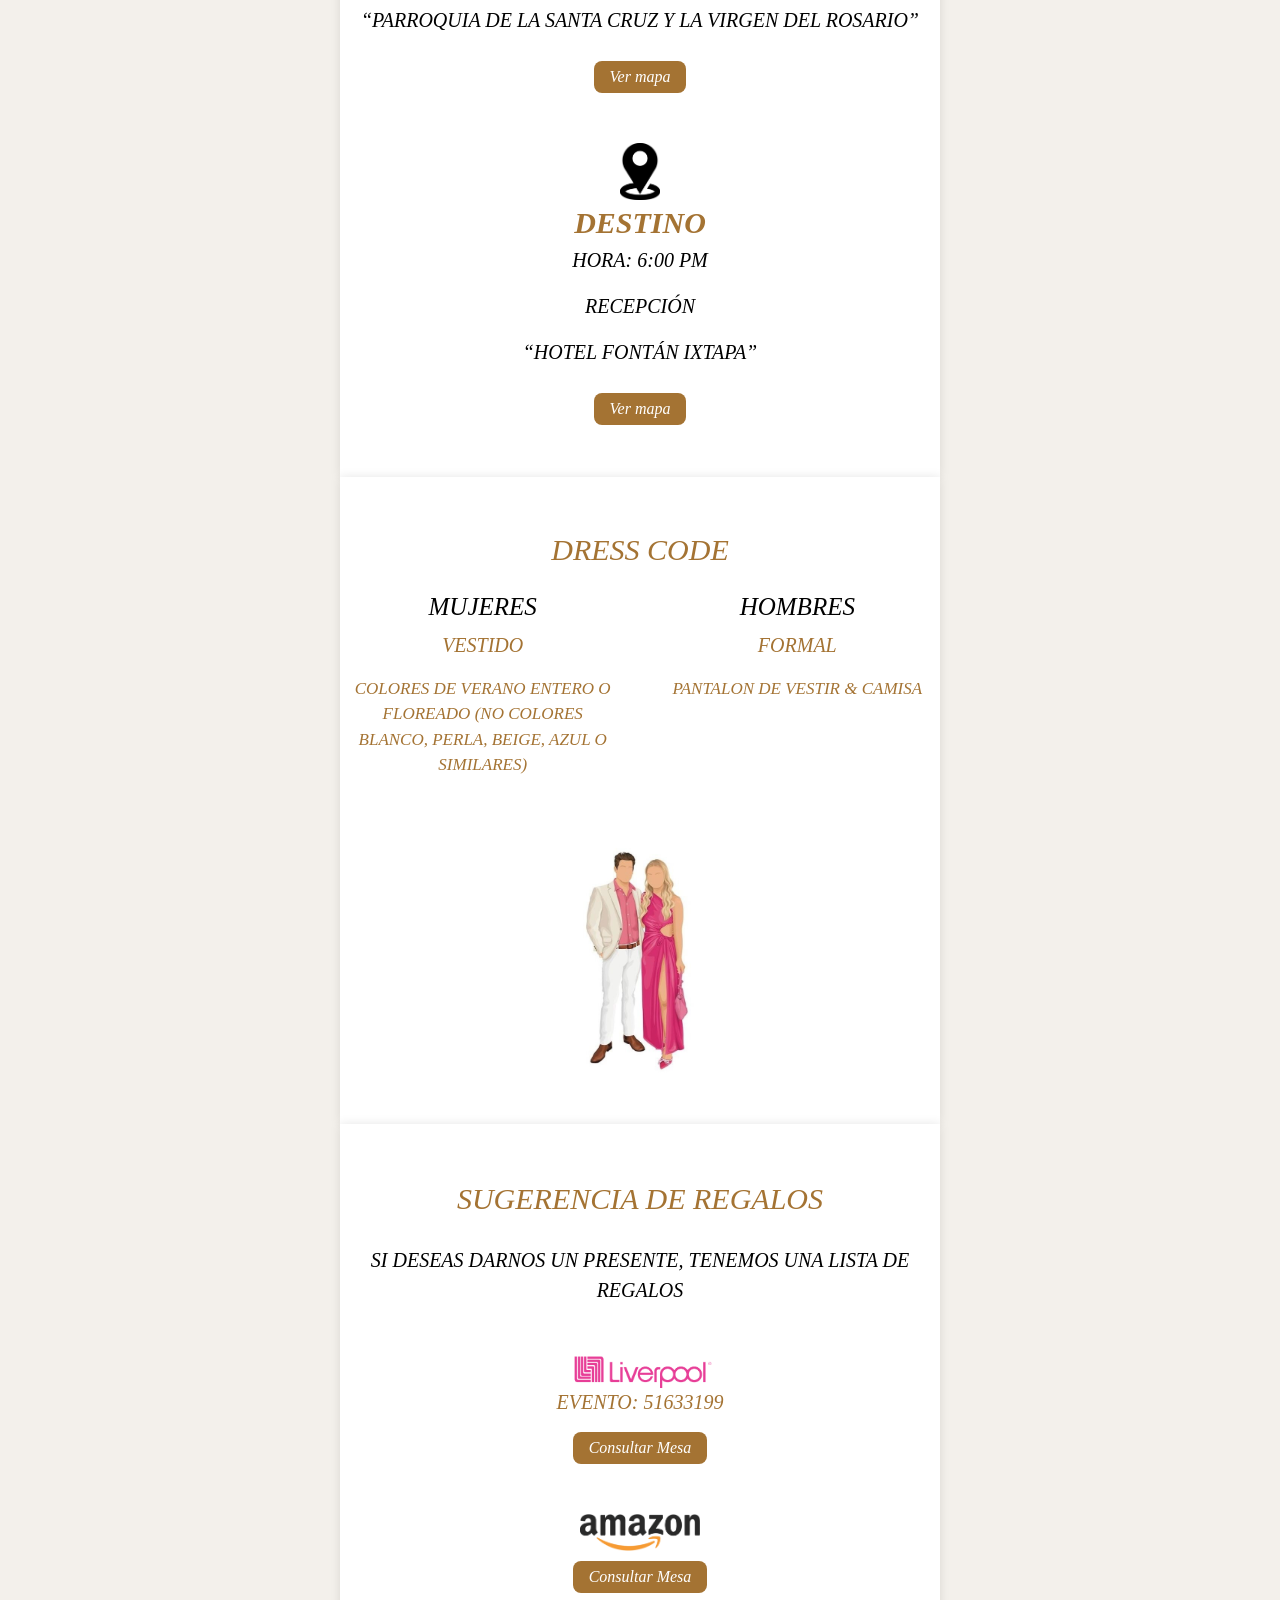
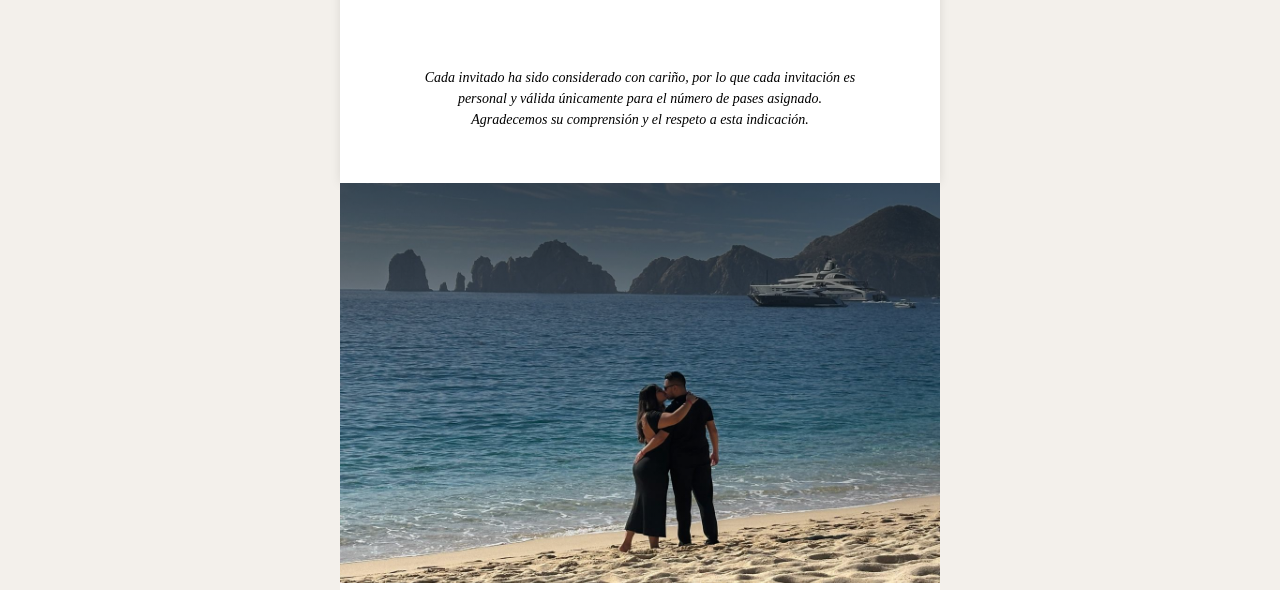
==== commit 070700eb: "v2.0.0" ====
--- a/index.html
+++ b/index.html
@@ -34,7 +34,7 @@
         
         <div class="texto">
             <h1>FÁTIMA & MOISÉS</h1>
-            <p style="text-transform: uppercase;">Presiona el avión para escuchar nuestra canción</p>
+            <p class="texto">Presiona el avión para escuchar nuestra canción</p>
         </div>
         <div class="icon"><img src="images/carta.png" width="10%" alt=""></div><br>
     </div>
@@ -47,7 +47,7 @@
 
     <!--Padres-->
     <div class="container" data-aos="fade up">
-        <br><br>
+        <div class="espacio"></div>
         <div class="subtitulo2" data-aos="fade-up">CON LA BENDICIÓN DE DIOS Y DE NUESTROS PADRES</div><br>
         <div class="textoalt" data-aos="fade-up">PADRES DE LA NOVIA</div>
         <div class="image-container" data-aos="fade-up">
@@ -69,8 +69,8 @@
             <p>JOSÉ LUIS SANTOS RANGEL</p>
         </div><br>
 
-        <div class="texto">
-            <p style="text-transform: uppercase;">¡ Estamos listos para compartir con ustedes !</p>
+        <div class="textoalt">
+            <p>¡ Estamos listos para compartir con ustedes !</p>
         </div><br>
     </div>
 
@@ -81,25 +81,26 @@
 
     <!--Conteo-->
     <div class="container" data-aos="fade up">
-        <br><br>
+        <div class="espacio"></div>
         <h2 class="subtitulo" data-aos="fade-up">Prepárate y acompañanos a celebrar</h2><br>
         <img src="images/pase.png" width="90%" data-aos="fade-up"><br><br>
 
-        <p class="texto" data-aos="fade-up">Cuenta regresiva para el abordaje</p>
+        <p class="textoalt" data-aos="fade-up">Cuenta regresiva para el abordaje</p>
         <div id="contador" class="contador" data-aos="fade-up">00 : 00 : 00 : 00</div>
         <div>
             <span class="unidad" data-aos="fade-up">DÍAS</span>
             <span class="unidad" data-aos="fade-up">HORAS</span>
             <span class="unidad" data-aos="fade-up">MINUTOS</span>
             <span class="unidad" data-aos="fade-up">SEGUNDOS</span>
-        </div><br><br>
+        </div>
+        <div class="espacio"></div>
     </div>
 
     <!--Escalas-->
     <div class="container" data-aos="fade up"><br>
         <h1 class="subtitulo" data-aos="fade-up">Itinerario de escalas</h1>
         <div class="evento" data-aos="fade-up">
-            <div class="icon"><img src="images/ubicacion.png" width=5%" data-aos="fade-up"></div>
+            <div class="icon"><img src="images/ubicacion.png" width=7%" data-aos="fade-up"></div>
             <div class="subtitulo" data-aos="fade-up"><strong>Escala</strong></div>
             <div class="detalle" data-aos="fade-up">
                 <p data-aos="fade-up">Hora: 1:00 pm</p>
@@ -110,7 +111,7 @@
         </div>
 
         <div class="evento" data-aos="fade up">
-            <div class="icono"><img src="images/ubicacion.png" width="5%" data-aos="fade-up"></div>
+            <div class="icono"><img src="images/ubicacion.png" width="7%" data-aos="fade-up"></div>
             <div class="subtitulo" data-aos="fade-up"><strong>Destino</strong></div>
             <div class="detalle" data-aos="fade-up">
                 <p data-aos="fade-up">Hora: 6:00 pm</p>
@@ -128,15 +129,15 @@
 
         <div class="dress-code" data-aos="fade-up">
             <div class="section" data-aos="fade-up">
-                <h2 class="subtitulo2" data-aos="fade-up">MUJERES</h2>
+                <h2 class="subtitulo3" data-aos="fade-up">MUJERES</h2>
                 <p class="texto" data-aos="fade-up">Vestido</p>
-                <p class="texto" data-aos="fade-up">Colores de verano entero o floreado (NO colores blancos,beige, rojo
+                <p class="textoalt2" data-aos="fade-up">Colores de verano entero o floreado (NO colores blanco, perla, beige, azul
                     o similares)</p>
             </div>
             <div class="section" data-aos="fade-up">
-                <h2 class="subtitulo2" data-aos="fade-up">HOMBRES</h2>
+                <h2 class="subtitulo3" data-aos="fade-up">HOMBRES</h2>
                 <p class="texto" data-aos="fade-up">Formal</p>
-                <p class="texto" data-aos="fade-up">Pantalon de vestir & camisa</p>
+                <p class="textoalt2" data-aos="fade-up">Pantalon de vestir & camisa</p>
             </div>
         </div>
         <img src="images/dreescode.jpg" width="270px" data-aos="fade-up">
@@ -145,32 +146,36 @@
 
     <!--Mesa de regalos-->
     <div class="container" data-aos="fade up">
-        <br><br>
+        <div class="espacio"></div>
         <div class="subtitulo" data-aos="fade-up">SUGERENCIA DE REGALOS</div><br>
-        <div class="texto" data-aos="fade-up">Si deseas darnos un presente, tenemos una lista de regalos</div><br><br>
+        <div class="textoalt" data-aos="fade-up">Si deseas darnos un presente, tenemos una lista de regalos</div><br><br>
 
         <div>
             <img src="images/liverpool.png" alt="Liverpool" width="170px" data-aos="fade-up">
             <h2 class="texto" data-aos="fade-up">Evento: 51633199</h2>
             <a data-aos="fade-up" href="https://mesaderegalos.liverpool.com.mx/milistaderegalos/51633199" target="_blank" class="mapa-btn">Consultar Mesa</a>
-        </div><br><br>
+        </div>
+        <div class="espacio"></div>
 
         <div>
             <center><img data-aos="fade-up" src="images/amazon.png" alt="Amazon" width="120px"></center>
             <a data-aos="fade-up" href="https://www.amazon.com.mx/wedding/registry/12OW1IO1117A9" target="_blank" class="mapa-btn">Consultar Mesa</a><br><br>
-        </div><br><br>
+        </div>
+        <div class="espacio"></div>
 
         <div class="footer-text" data-aos="fade-up">
             Cada invitado ha sido considerado con cariño, por lo que cada invitación es personal y válida únicamente
             para el número de pases asignado. <br>
             Agradecemos su comprensión y el respeto a esta indicación.
-        </div><br><br>
+        </div>
+        <div class="espacio"></div>
     </div>
 
     <div class="container2" data-aos="fade-up">
         <iframe src="html/carousel.html" frameborder="0" width="100%" height="400px"></iframe>
         <div class="textoImagen2" data-aos="fade-up">¡Te esperamos!</div>
     </div>
+
 
     <script>
         function actualizarContador() {
--- a/css/estilos.css
+++ b/css/estilos.css
@@ -42,6 +42,12 @@
     background-color: #fff;
 }
 
+.espacio3 {
+    width: 100%;
+    height: 325px;
+    background-color: #fff;
+}
+
 .stamp {
     margin: 20px auto;
     width: 220px;
@@ -70,6 +76,14 @@
     transform: translate(-50%, -50%);
 }
 
+.image3 {
+    width: 250px;
+    position: absolute;
+    top: 350px;
+    left: 50%;
+    transform: translate(-50%, -50%);
+}
+
 .texto {
     font-size: 20px;
     color: #a47333;
@@ -82,6 +96,12 @@
     text-transform: uppercase;
 }
 
+.textoalt2 {
+    font-size: 17px;
+    color: #a47333;
+    text-transform: uppercase;
+}
+
 .icon {
     font-size: 30px;
 }
--- a/css/boarding.css
+++ b/css/boarding.css
@@ -1,12 +1,12 @@
 .contador {
     font-size: 35px;
     font-weight: bold;
-    color: #654720;
+    color: #a47333;
 }
 
 .unidad {
     font-size: 15px;
-    color: #a47333;
+    color: #000;
     margin: 10px;
     display: inline-block;
 }
--- a/css/escalas.css
+++ b/css/escalas.css
@@ -4,7 +4,7 @@
 
 .detalle {
     font-size: 20px;
-    color: #a47333;
+    color: #000;
     text-transform: uppercase;
 }
 
--- a/css/vestimenta.css
+++ b/css/vestimenta.css
@@ -19,4 +19,9 @@
     display: flex;
     justify-content: space-between;
     margin-top: 20px;
-}+}
+
+.subtitulo3 {
+    font-size: 25px;
+    color: #000;
+}
--- a/css/mesa.css
+++ b/css/mesa.css
@@ -2,7 +2,7 @@
     font-size: 14px;
     width: 80%;
     display: inline-block;
-    color: #654720;
+    color: #000;
 }
 
 .textoImagen2 {
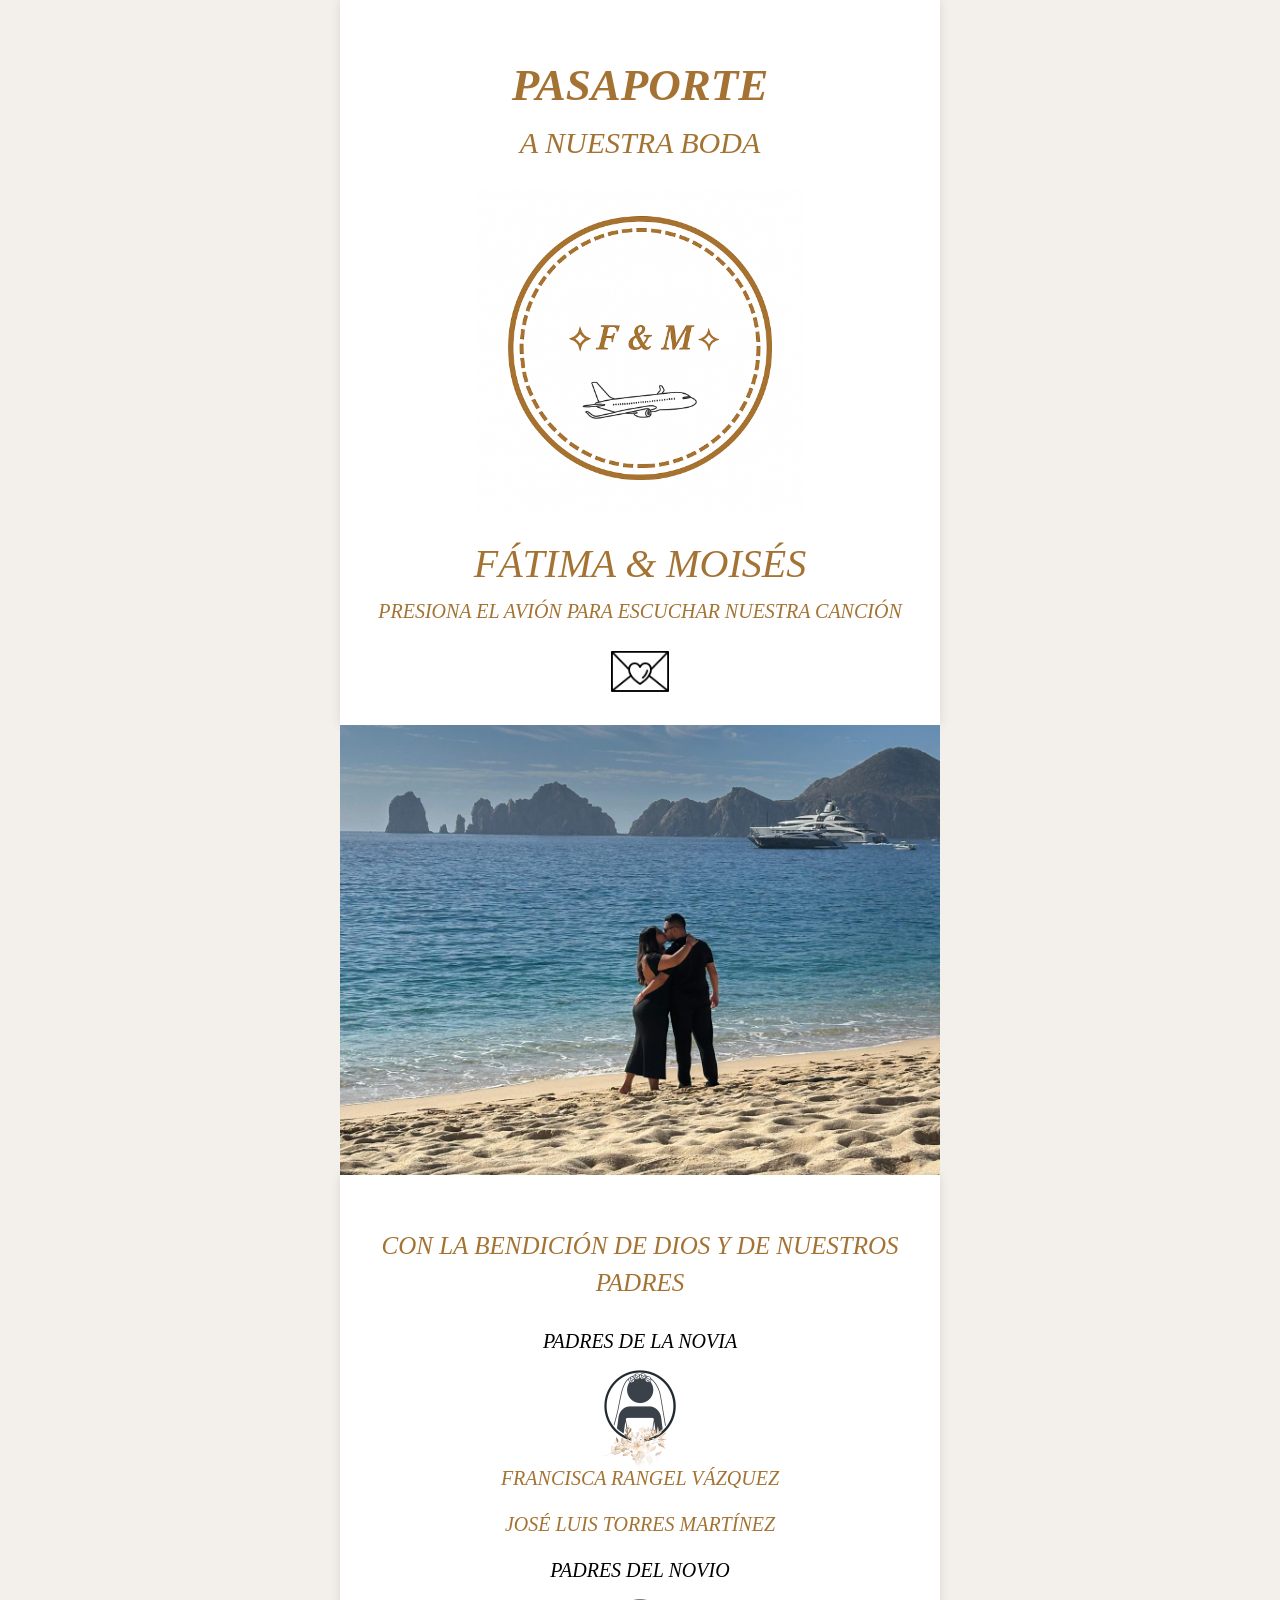
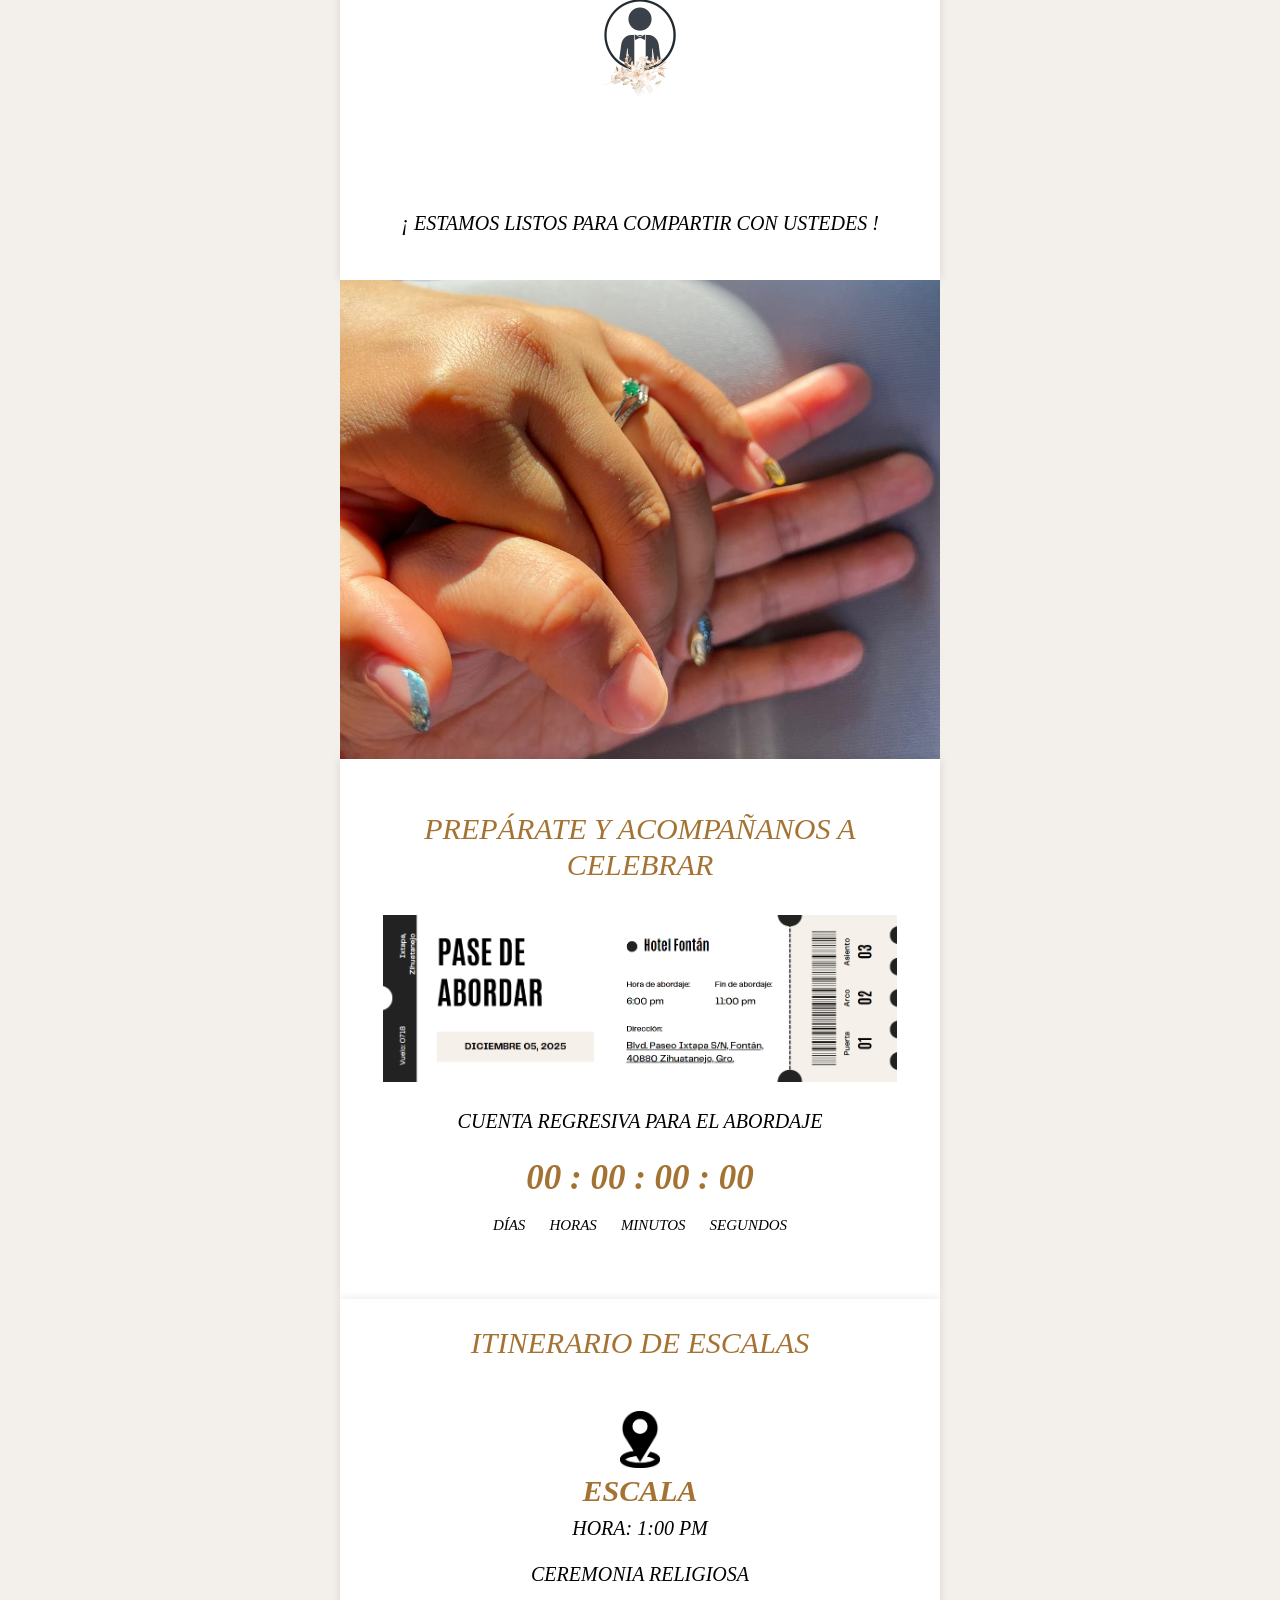
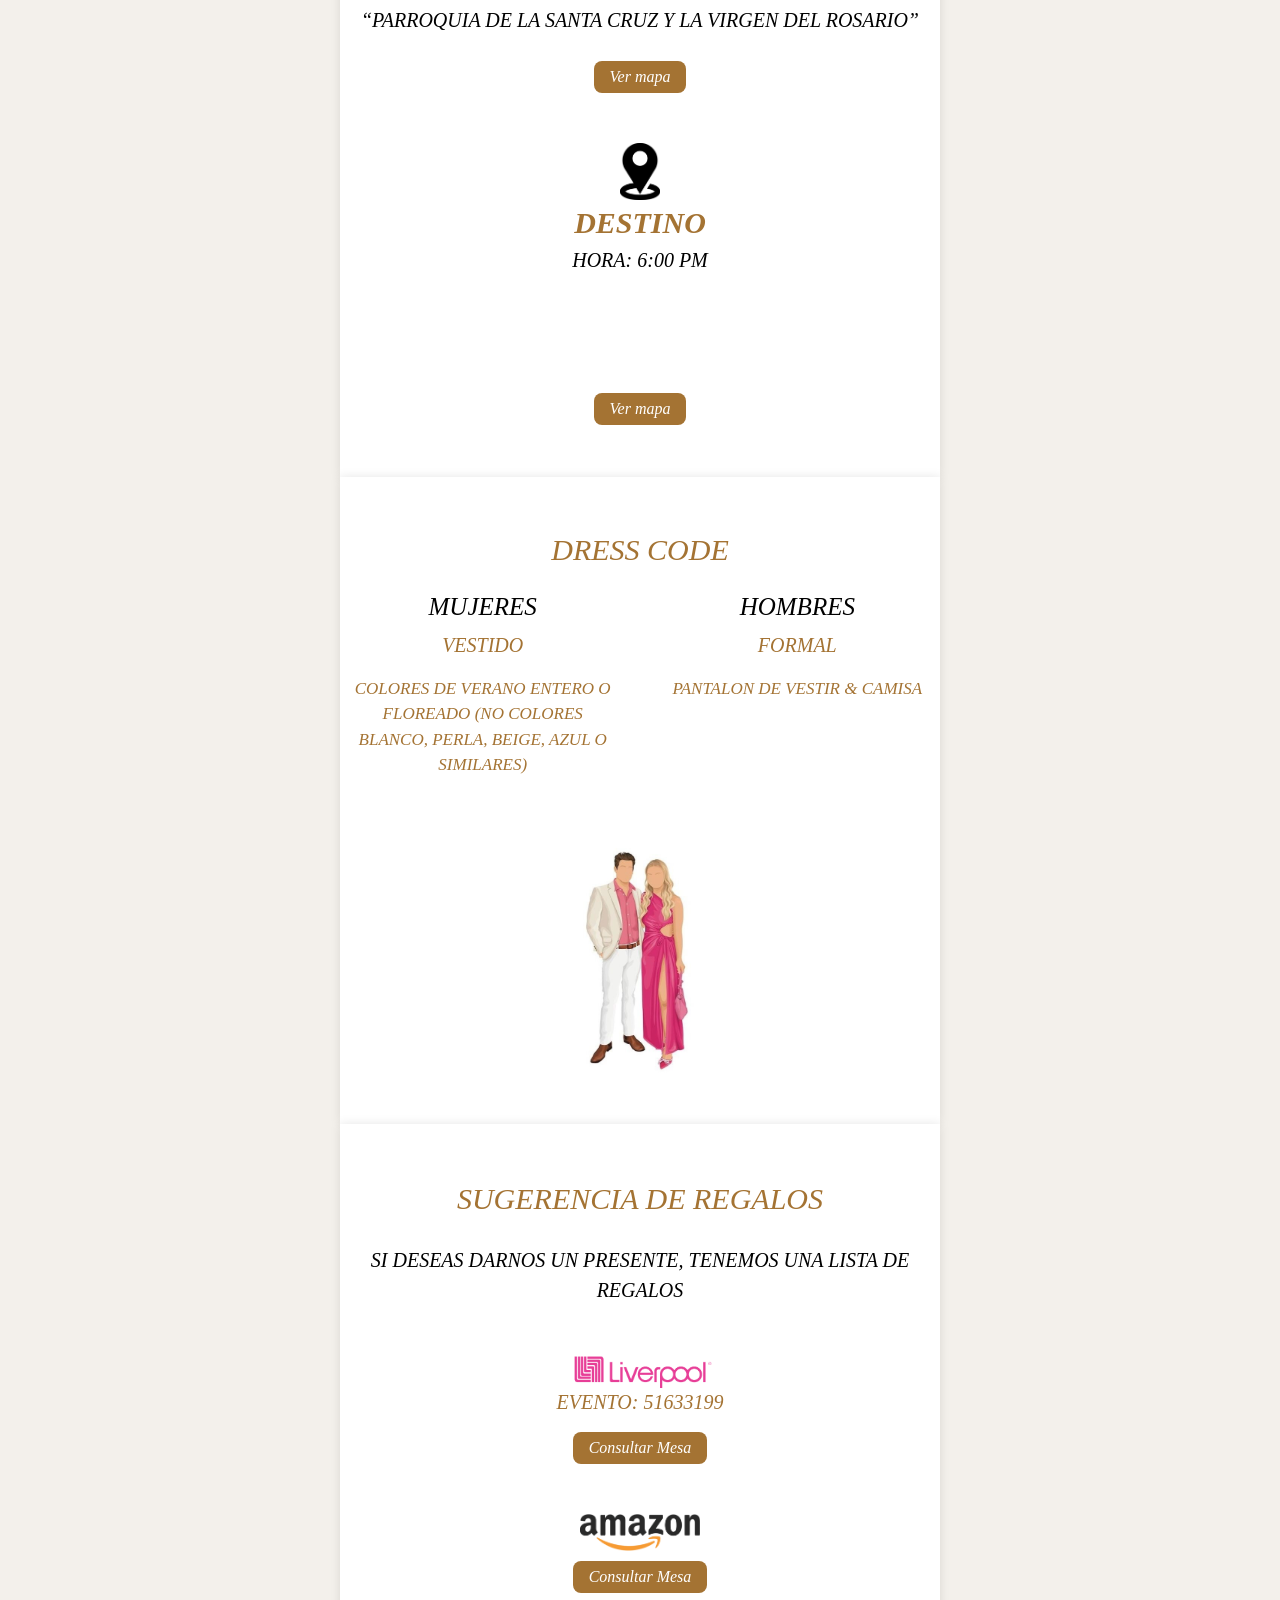
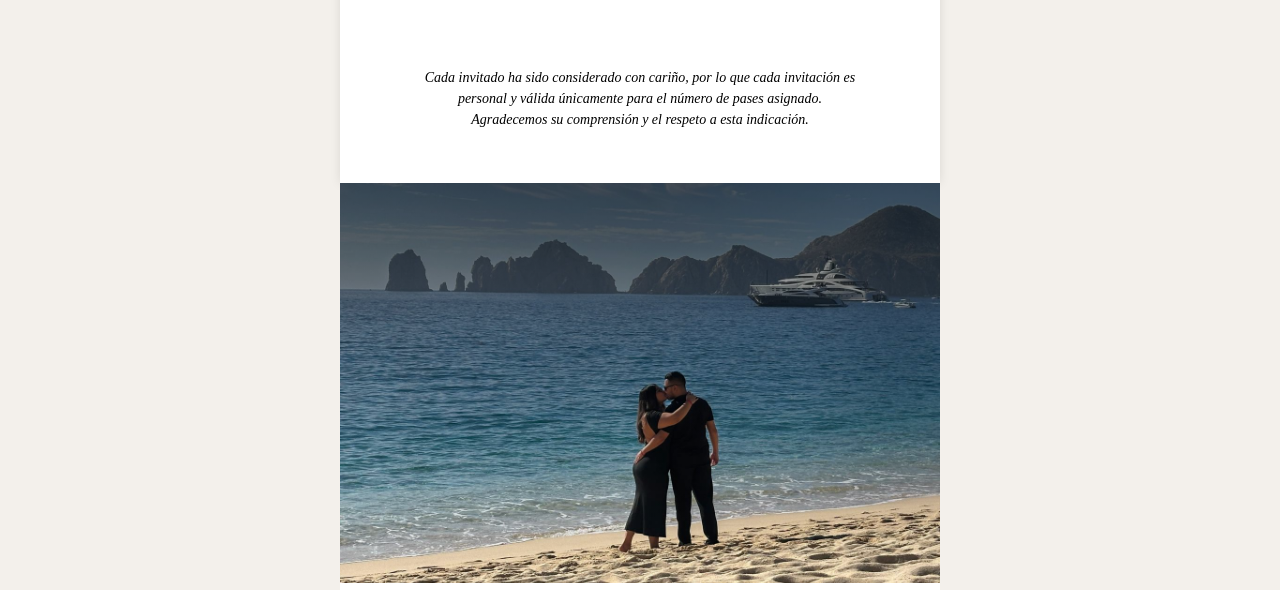
==== commit 173e68d3: "v2.1.0" ====
--- a/index.html
+++ b/index.html
@@ -16,7 +16,8 @@
     <link rel="stylesheet" href="css/mesa.css">
     <link rel="stylesheet" href="css/save.css">
     <link rel="stylesheet" href="css/modal.css">
-    <title>Pasaporte de Invitación</title>
+    <title>Fátima & Moisés</title>
+    <link rel="shortcut icon" href="images/rings.png" />
 
 </head>
 
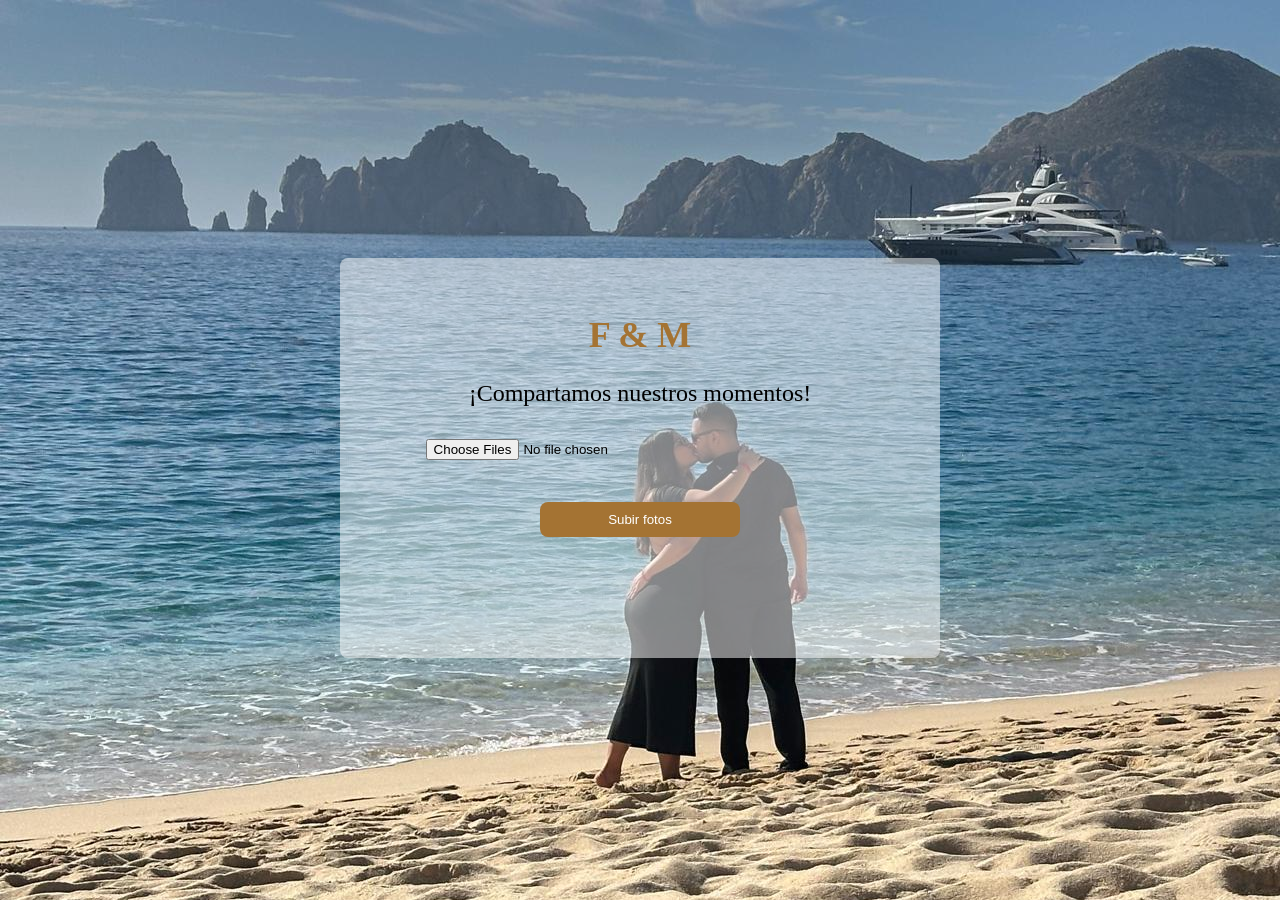
==== commit 3274f845: "Add files via upload" ====
--- a/index.html
+++ b/index.html
@@ -1,217 +1,40 @@
 <!DOCTYPE html>
-<html lang="es">
+<html lang="en-US">
 
 <head>
-    <meta charset="UTF-8">
-    <meta name="viewport" content="width=device-width, initial-scale=1.0">
-    <link href="https://unpkg.com/aos@2.3.1/dist/aos.css" rel="stylesheet">
-    <link rel="stylesheet" href="https://cdnjs.cloudflare.com/ajax/libs/font-awesome/6.7.2/css/all.min.css" integrity="sha512-Evv84Mr4kqVGRNSgIGL/F/aIDqQb7xQ2vcrdIwxfjThSH8CSR7PBEakCr51Ck+w+/U6swU2Im1vVX0SVk9ABhg==" crossorigin="anonymous" referrerpolicy="no-referrer" />
-    <link href="https://cdn.jsdelivr.net/npm/bootstrap@5.3.5/dist/css/bootstrap.min.css" rel="stylesheet" integrity="sha384-SgOJa3DmI69IUzQ2PVdRZhwQ+dy64/BUtbMJw1MZ8t5HZApcHrRKUc4W0kG879m7" crossorigin="anonymous">
-    <link rel="stylesheet" href="css/estilos.css">
-    <link rel="stylesheet" href="css/carousel.css">
-    <link rel="stylesheet" href="css/padres.css">
-    <link rel="stylesheet" href="css/boarding.css">
-    <link rel="stylesheet" href="css/escalas.css">
-    <link rel="stylesheet" href="css/vestimenta.css">
-    <link rel="stylesheet" href="css/mesa.css">
-    <link rel="stylesheet" href="css/save.css">
-    <link rel="stylesheet" href="css/modal.css">
-    <title>Fátima & Moisés</title>
-    <link rel="shortcut icon" href="images/rings.png" />
-
+    <meta http-equiv="Content-Type" content="text/html; charset=UTF-8">
+    <title></title>
+    <link rel="stylesheet" href="css/styles.css">
+    <script src="js/jquery-1.8.2.min.js"></script>
+    <script src="js/jquery.slideshowify.js"></script>
+    <script src="js/jquery.slideshowify.min.js"></script>
+    <script src="js/jquery.transit.js"></script>
+    <script src="js/jquery.transit.min.js"></script>
 </head>
 
 <body>
-    <!--Portada-->
-    <div class="container">
-        <div class="espacio"></div>
-        <div class="titulo">PASAPORTE</div>
-        <div class="subtitulo">A NUESTRA BODA</div>
-        <div class="espacio2"></div>
+    <div class="login-container">
+        <div class="login-box">
+            <h1 class="title">F & M</h1>
 
-        <img src="images/1.png" alt="Haz clic para reproducir" class="image" >
-        <audio id="audio" src="html/Congratulations.mp3"></audio>
-        <img src="images/world.gif" alt="" onclick="reproducirAudio()" class="image2">
-        
-        <div class="texto">
-            <h1>FÁTIMA & MOISÉS</h1>
-            <p class="texto">Presiona el avión para escuchar nuestra canción</p>
-        </div>
-        <div class="icon"><img src="images/carta.png" width="10%" alt=""></div><br>
-    </div>
+            <p class="subtitle">¡Compartamos nuestros momentos!</p>
 
-    <!--Carousel-->
-    <div class="container2" data-aos="fade-up">
-        <img src="images/f1.jpg" width="100%" data-aos="fade-up">
-        <div class="textoImagen" data-aos="fade-up">¡ Nuestro próximo viaje está por comenzar y deseamos compartir el inicio de esta aventura con ustedes !</div>
-    </div>
+            <input type="file" id="fileInput" accept="image/*" multiple>
+            
+            <button onclick="uploadPhoto()">Subir fotos</button>
 
-    <!--Padres-->
-    <div class="container" data-aos="fade up">
-        <div class="espacio"></div>
-        <div class="subtitulo2" data-aos="fade-up">CON LA BENDICIÓN DE DIOS Y DE NUESTROS PADRES</div><br>
-        <div class="textoalt" data-aos="fade-up">PADRES DE LA NOVIA</div>
-        <div class="image-container" data-aos="fade-up">
-            <img src="images/bride2.jpg" alt="Imagen Base" class="imagen-base">
-            <img src="images/flores.png" alt="Imagen Superpuesta" class="imagen-superpuesta">
-        </div>
-        <div class="names" data-aos="fade-up">
-            <p>FRANCISCA RANGEL VÁZQUEZ</p>
-            <p>JOSÉ LUIS TORRES MARTÍNEZ</p>
-        </div>
-
-        <div class="textoalt" data-aos="fade-up">PADRES DEL NOVIO</div>
-        <div class="image-container" data-aos="fade-up">
-            <img src="images/groom2.jpg" alt="Imagen Base" class="imagen-base">
-            <img src="images/flores.png" alt="Imagen Superpuesta" class="imagen-superpuesta">
-        </div>
-        <div class="names" data-aos="fade-up">
-            <p>ESTELA LEÓN CASTAÑEDA</p>
-            <p>JOSÉ LUIS SANTOS RANGEL</p>
-        </div><br>
-
-        <div class="textoalt">
-            <p>¡ Estamos listos para compartir con ustedes !</p>
-        </div><br>
-    </div>
-
-    <!--Carousel-->
-    <div class="container2" data-aos="fade-up">
-        <img src="images/f10.jpeg" width="100%" data-aos="fade-up">
-    </div>
-
-    <!--Conteo-->
-    <div class="container" data-aos="fade up">
-        <div class="espacio"></div>
-        <h2 class="subtitulo" data-aos="fade-up">Prepárate y acompañanos a celebrar</h2><br>
-        <img src="images/pase.png" width="90%" data-aos="fade-up"><br><br>
-
-        <p class="textoalt" data-aos="fade-up">Cuenta regresiva para el abordaje</p>
-        <div id="contador" class="contador" data-aos="fade-up">00 : 00 : 00 : 00</div>
-        <div>
-            <span class="unidad" data-aos="fade-up">DÍAS</span>
-            <span class="unidad" data-aos="fade-up">HORAS</span>
-            <span class="unidad" data-aos="fade-up">MINUTOS</span>
-            <span class="unidad" data-aos="fade-up">SEGUNDOS</span>
-        </div>
-        <div class="espacio"></div>
-    </div>
-
-    <!--Escalas-->
-    <div class="container" data-aos="fade up"><br>
-        <h1 class="subtitulo" data-aos="fade-up">Itinerario de escalas</h1>
-        <div class="evento" data-aos="fade-up">
-            <div class="icon"><img src="images/ubicacion.png" width=7%" data-aos="fade-up"></div>
-            <div class="subtitulo" data-aos="fade-up"><strong>Escala</strong></div>
-            <div class="detalle" data-aos="fade-up">
-                <p data-aos="fade-up">Hora: 1:00 pm</p>
-                <p data-aos="fade-up">Ceremonia Religiosa</p>
-                <p data-aos="fade-up">“Parroquia de la Santa Cruz y la Virgen del Rosario”</p>
-            </div>
-            <a href="https://maps.app.goo.gl/WMm1gSEpt9dAxR2E8" target="_blank" class="mapa-btn" data-aos="fade-up">Ver mapa</a>
-        </div>
-
-        <div class="evento" data-aos="fade up">
-            <div class="icono"><img src="images/ubicacion.png" width="7%" data-aos="fade-up"></div>
-            <div class="subtitulo" data-aos="fade-up"><strong>Destino</strong></div>
-            <div class="detalle" data-aos="fade-up">
-                <p data-aos="fade-up">Hora: 6:00 pm</p>
-                <p data-aos="fade-up">Recepción</p>
-                <p data-aos="fade-up">“Hotel Fontán Ixtapa”</p>
-            </div>
-            <a href="https://maps.app.goo.gl/uYucPyPCwUo9tYMw6" target="_blank" class="mapa-btn" data-aos="fade-up">Ver mapa</a>
+            <div id="status"></div>
         </div>
     </div>
+    
+    <img src="images/f1.jpg" style="display: none;">
 
-    <!--Vestimenta-->
-    <div class="container" data-aos="fade up">
-        <br><br>
-        <div class="subtitulo" data-aos="fade-up">DRESS CODE</div>
+    <script src="js/functions.js"></script>
+    <script>
+        $('img').slideshowify({
+        });
+    </script>
 
-        <div class="dress-code" data-aos="fade-up">
-            <div class="section" data-aos="fade-up">
-                <h2 class="subtitulo3" data-aos="fade-up">MUJERES</h2>
-                <p class="texto" data-aos="fade-up">Vestido</p>
-                <p class="textoalt2" data-aos="fade-up">Colores de verano entero o floreado (NO colores blanco, perla, beige, azul
-                    o similares)</p>
-            </div>
-            <div class="section" data-aos="fade-up">
-                <h2 class="subtitulo3" data-aos="fade-up">HOMBRES</h2>
-                <p class="texto" data-aos="fade-up">Formal</p>
-                <p class="textoalt2" data-aos="fade-up">Pantalon de vestir & camisa</p>
-            </div>
-        </div>
-        <img src="images/dreescode.jpg" width="270px" data-aos="fade-up">
-        <br><br>
-    </div>
-
-    <!--Mesa de regalos-->
-    <div class="container" data-aos="fade up">
-        <div class="espacio"></div>
-        <div class="subtitulo" data-aos="fade-up">SUGERENCIA DE REGALOS</div><br>
-        <div class="textoalt" data-aos="fade-up">Si deseas darnos un presente, tenemos una lista de regalos</div><br><br>
-
-        <div>
-            <img src="images/liverpool.png" alt="Liverpool" width="170px" data-aos="fade-up">
-            <h2 class="texto" data-aos="fade-up">Evento: 51633199</h2>
-            <a data-aos="fade-up" href="https://mesaderegalos.liverpool.com.mx/milistaderegalos/51633199" target="_blank" class="mapa-btn">Consultar Mesa</a>
-        </div>
-        <div class="espacio"></div>
-
-        <div>
-            <center><img data-aos="fade-up" src="images/amazon.png" alt="Amazon" width="120px"></center>
-            <a data-aos="fade-up" href="https://www.amazon.com.mx/wedding/registry/12OW1IO1117A9" target="_blank" class="mapa-btn">Consultar Mesa</a><br><br>
-        </div>
-        <div class="espacio"></div>
-
-        <div class="footer-text" data-aos="fade-up">
-            Cada invitado ha sido considerado con cariño, por lo que cada invitación es personal y válida únicamente
-            para el número de pases asignado. <br>
-            Agradecemos su comprensión y el respeto a esta indicación.
-        </div>
-        <div class="espacio"></div>
-    </div>
-
-    <div class="container2" data-aos="fade-up">
-        <iframe src="html/carousel.html" frameborder="0" width="100%" height="400px"></iframe>
-        <div class="textoImagen2" data-aos="fade-up">¡Te esperamos!</div>
-    </div>
-
-
-    <script>
-        function actualizarContador() {
-            const fechaObjetivo = new Date("2025-12-05T00:00:00").getTime(); // Cambia la fecha aquí
-            const ahora = new Date().getTime();
-            const diferencia = fechaObjetivo - ahora;
-
-            if (diferencia < 0) {
-                document.getElementById("contador").innerHTML = "00 : 00 : 00 : 00";
-                return;
-            }
-
-            const dias = Math.floor(diferencia / (1000 * 60 * 60 * 24));
-            const horas = Math.floor((diferencia % (1000 * 60 * 60 * 24)) / (1000 * 60 * 60));
-            const minutos = Math.floor((diferencia % (1000 * 60 * 60)) / (1000 * 60));
-            const segundos = Math.floor((diferencia % (1000 * 60)) / 1000);
-
-            document.getElementById("contador").innerHTML =
-                (dias < 10 ? "0" : "") + dias + " : " +
-                (horas < 10 ? "0" : "") + horas + " : " +
-                (minutos < 10 ? "0" : "") + minutos + " : " +
-                (segundos < 10 ? "0" : "") + segundos;
-        }
-
-        setInterval(actualizarContador, 1000);
-        actualizarContador();
-    </script>
-    <script src="https://cdn.jsdelivr.net/npm/bootstrap@5.3.5/dist/js/bootstrap.bundle.min.js"integrity="sha384-k6d4wzSIapyDyv1kpU366/PK5hCdSbCRGRCMv+eplOQJWyd1fbcAu9OCUj5zNLiq"crossorigin="anonymous"></script>
-    <script src="js/functions.js"></script>
-    <script src="https://unpkg.com/aos@2.3.1/dist/aos.js"></script>
-    <script>
-        AOS.init({
-            duration: 1000
-        });
-    </script>    
 </body>
 
-</html>
+</html>
--- a/css/styles.css
+++ b/css/styles.css
@@ -0,0 +1,109 @@
+/* Contenedor principal centrado */
+.login-container {
+    display: flex;
+    justify-content: center;
+    align-items: center;
+    min-height: 100vh; /* Ocupa toda la pantalla */
+    padding: 1rem; /* Evita que se pegue a los bordes */
+    box-sizing: border-box;
+}
+
+/* Caja principal */
+.login-box {
+    background-color: rgba(255, 255, 255, 0.5);
+    padding: 2rem;
+    border-radius: 8px;
+    text-align: center;
+    width: 70%;
+    max-width: 600px; /* Limita el tamaño en pantallas grandes */
+    height: 400px;
+    box-sizing: border-box;
+}
+
+/* Títulos */
+.title {
+    font-size: 36px;
+    font-weight: bold;
+    margin-bottom: 0.5rem;
+}
+
+.subtitle {
+    font-size: 24px;
+    margin-bottom: 2rem;
+}
+
+/* Inputs */
+input[type="file"] {
+    margin-bottom: 2rem;
+    width: 80%; /* Ajusta al contenedor */
+    max-width: 100%;
+}
+
+/* Botón */
+button {
+    padding: 10px 20px;
+    background: #a47333;
+    color: white;
+    border: none;
+    border-radius: 8px;
+    margin-top: 10px;
+    margin-bottom: 2rem;
+    cursor: pointer;
+    width: 50%; /* Mejor en pantallas pequeñas */
+    max-width: 200px;
+}
+
+/* Mensaje de estado */
+#status {
+    color: #000;
+    font-size: 18px;
+    margin-top: 10px;
+}
+
+/* Título general h1 */
+h1 {
+    color: #a47333;
+}
+
+/* --- MEDIA QUERIES PARA MOVILES --- */
+@media (max-width: 768px) {
+    .login-box {
+        width: 80%;
+        padding: 2rem;
+    }
+
+    .title {
+        font-size: 36px;
+    }
+
+    .subtitle {
+        font-size: 24px;
+    }
+
+    button {
+        width: 80%;
+    }
+}
+
+@media (max-width: 480px) {
+    .login-box {
+        width: 90%;
+        padding: 1rem;
+    }
+
+    .title {
+        font-size: 36px;
+    }
+
+    .subtitle {
+        font-size: 24px;
+    }
+
+    input[type="file"] {
+        width: 90%;
+    }
+
+    button {
+        width: 80%;
+    }
+}
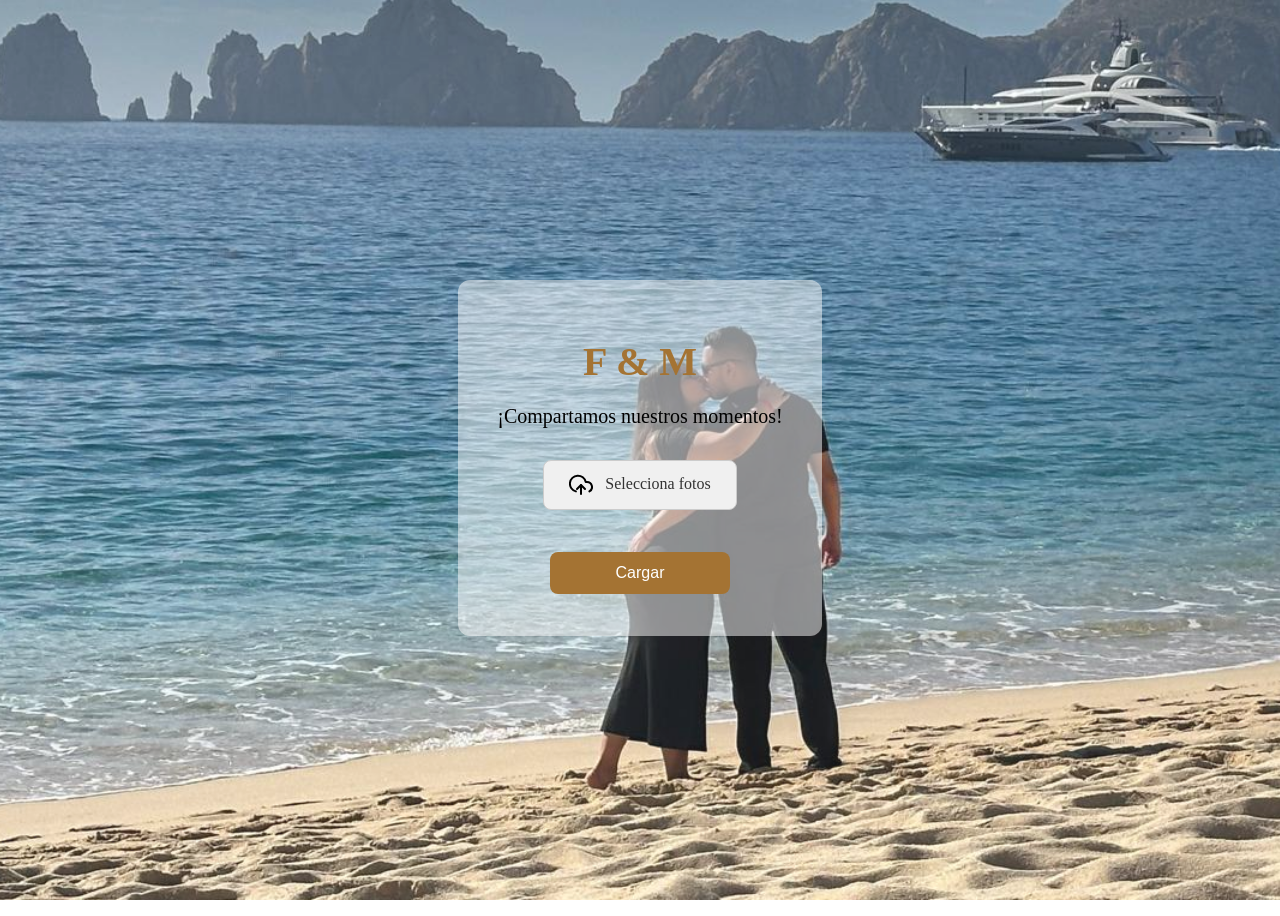
==== commit 3b558d01: "Add files via upload" ====
--- a/index.html
+++ b/index.html
@@ -3,7 +3,8 @@
 
 <head>
     <meta http-equiv="Content-Type" content="text/html; charset=UTF-8">
-    <title></title>
+    <meta name="viewport" content="width=device-width, initial-scale=1.0">
+    <title>F & M</title>
     <link rel="stylesheet" href="css/styles.css">
     <script src="js/jquery-1.8.2.min.js"></script>
     <script src="js/jquery.slideshowify.js"></script>
@@ -19,9 +20,14 @@
 
             <p class="subtitle">¡Compartamos nuestros momentos!</p>
 
-            <input type="file" id="fileInput" accept="image/*" multiple>
+            <div class="file-upload-wrapper">
+                <input type="file" id="fileInput" accept="image/*" multiple>
+                <label for="fileInput" class="custom-file-upload">
+                    Selecciona fotos
+                </label>
+            </div>
             
-            <button onclick="uploadPhoto()">Subir fotos</button>
+            <button onclick="uploadPhoto()">Cargar</button>
 
             <div id="status"></div>
         </div>
@@ -34,7 +40,5 @@
         $('img').slideshowify({
         });
     </script>
-
 </body>
-
 </html>
--- a/css/styles.css
+++ b/css/styles.css
@@ -3,8 +3,8 @@
     display: flex;
     justify-content: center;
     align-items: center;
-    min-height: 100vh; /* Ocupa toda la pantalla */
-    padding: 1rem; /* Evita que se pegue a los bordes */
+    min-height: 100vh;
+    padding: 1rem;
     box-sizing: border-box;
 }
 
@@ -12,98 +12,117 @@
 .login-box {
     background-color: rgba(255, 255, 255, 0.5);
     padding: 2rem;
-    border-radius: 8px;
+    border-radius: 12px;
     text-align: center;
-    width: 70%;
-    max-width: 600px; /* Limita el tamaño en pantallas grandes */
-    height: 400px;
-    box-sizing: border-box;
+    max-width: 600px;
+    min-width: 300px;
 }
 
 /* Títulos */
 .title {
-    font-size: 36px;
+    font-size: 2.5rem;
     font-weight: bold;
     margin-bottom: 0.5rem;
+    color: #a47333;
 }
 
 .subtitle {
-    font-size: 24px;
+    font-size: 1.25rem;
     margin-bottom: 2rem;
 }
 
-/* Inputs */
+/* --- ESTILOS DEL BOTÓN DE SUBIR FOTOS --- */
+/* Oculta el input original */
 input[type="file"] {
-    margin-bottom: 2rem;
-    width: 80%; /* Ajusta al contenedor */
-    max-width: 100%;
+    display: none;
 }
 
-/* Botón */
+/* Estilo para la etiqueta que actúa como botón */
+.custom-file-upload {
+    display: inline-block;
+    padding: 12px 25px;
+    background-color: #f0f0f0;
+    color: #333;
+    border: 1px solid #ccc;
+    border-radius: 8px;
+    cursor: pointer;
+    font-size: 1rem;
+    transition: background-color 0.3s ease;
+    margin-bottom: 2rem;
+}
+
+/* Icono de la nube con la flecha */
+.custom-file-upload::before {
+    content: '';
+    display: inline-block;
+    width: 24px;
+    height: 24px;
+    vertical-align: middle;
+    margin-right: 8px;
+    background-image: url("data:image/svg+xml,%3Csvg xmlns='http://www.w3.org/2000/svg' width='24' height='24' viewBox='0 0 24 24' fill='none' stroke='currentColor' stroke-width='2' stroke-linecap='round' stroke-linejoin='round'%3E%3Cpath d='M16 16l-4-4-4 4'%3E%3C/path%3E%3Cpath d='M12 12v9'%3E%3C/path%3E%3Cpath d='M20.39 18.39A5 5 0 0018 9h-1.26A8 8 0 106.87 18.39'%3E%3C/path%3E%3C/svg%3E");
+    background-repeat: no-repeat;
+    background-size: contain;
+}
+
+/* Efecto al pasar el cursor */
+.custom-file-upload:hover {
+    background-color: #e0e0e0;
+}
+/* --- FIN DEL ESTILO DEL BOTÓN DE SUBIR FOTOS --- */
+
+/* Botón "Cargar" */
 button {
-    padding: 10px 20px;
+    padding: 12px 25px;
     background: #a47333;
     color: white;
     border: none;
     border-radius: 8px;
+    cursor: pointer;
+    width: 60%;
+    max-width: 250px;
+    font-size: 1rem;
     margin-top: 10px;
-    margin-bottom: 2rem;
-    cursor: pointer;
-    width: 50%; /* Mejor en pantallas pequeñas */
-    max-width: 200px;
 }
 
 /* Mensaje de estado */
 #status {
     color: #000;
-    font-size: 18px;
+    font-size: 1rem;
     margin-top: 10px;
 }
 
-/* Título general h1 */
-h1 {
-    color: #a47333;
-}
-
-/* --- MEDIA QUERIES PARA MOVILES --- */
+/* --- MEDIA QUERIES para responsividad --- */
 @media (max-width: 768px) {
     .login-box {
-        width: 80%;
+        width: 85%;
         padding: 2rem;
     }
 
     .title {
-        font-size: 36px;
+        font-size: 2rem;
     }
 
     .subtitle {
-        font-size: 24px;
-    }
-
-    button {
-        width: 80%;
+        font-size: 1rem;
     }
 }
 
 @media (max-width: 480px) {
     .login-box {
-        width: 90%;
-        padding: 1rem;
+        width: 95%;
+        padding: 1.5rem;
     }
 
     .title {
-        font-size: 36px;
+        font-size: 2.5rem;
     }
 
     .subtitle {
-        font-size: 24px;
+        font-size: 1.2rem;
     }
 
-    input[type="file"] {
-        width: 90%;
+    /* Ajuste para el botón de "Cargar" en móviles */
+    button {
+        width: 85%;
     }
-
-    button {
-        width: 80%;
-    }
-}
+}
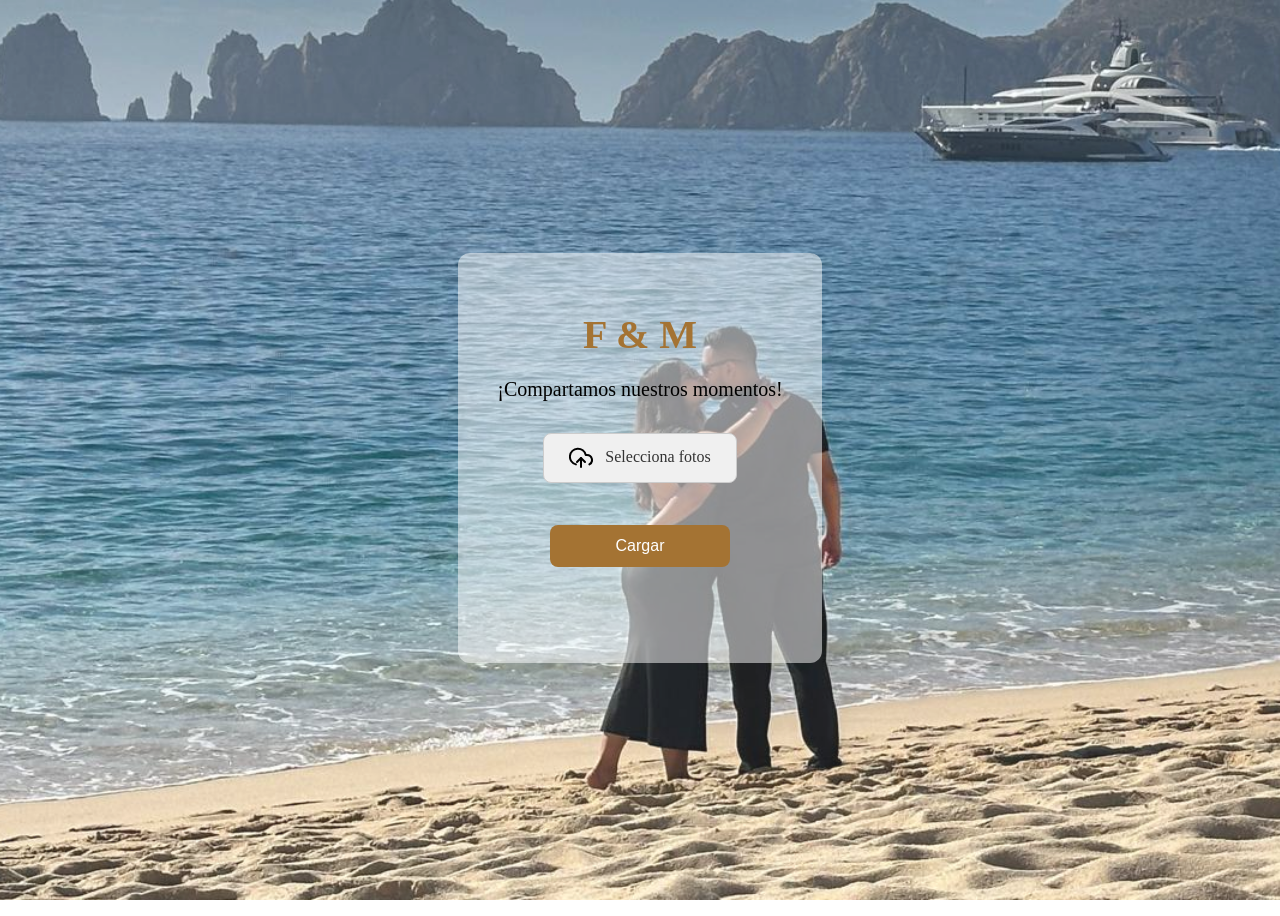
==== commit bbfbcc40: "Add files via upload" ====
--- a/index.html
+++ b/index.html
@@ -27,9 +27,9 @@
                 </label>
             </div>
             
-            <button onclick="uploadPhoto()">Cargar</button>
+            <button onclick="uploadPhotos()">Cargar</button>
 
-            <div id="status"></div>
+            <div id="status" class="subtitle"></div>
         </div>
     </div>
     
--- a/css/styles.css
+++ b/css/styles.css
@@ -82,6 +82,8 @@
     max-width: 250px;
     font-size: 1rem;
     margin-top: 10px;
+    margin-bottom: 2rem;
+
 }
 
 /* Mensaje de estado */
